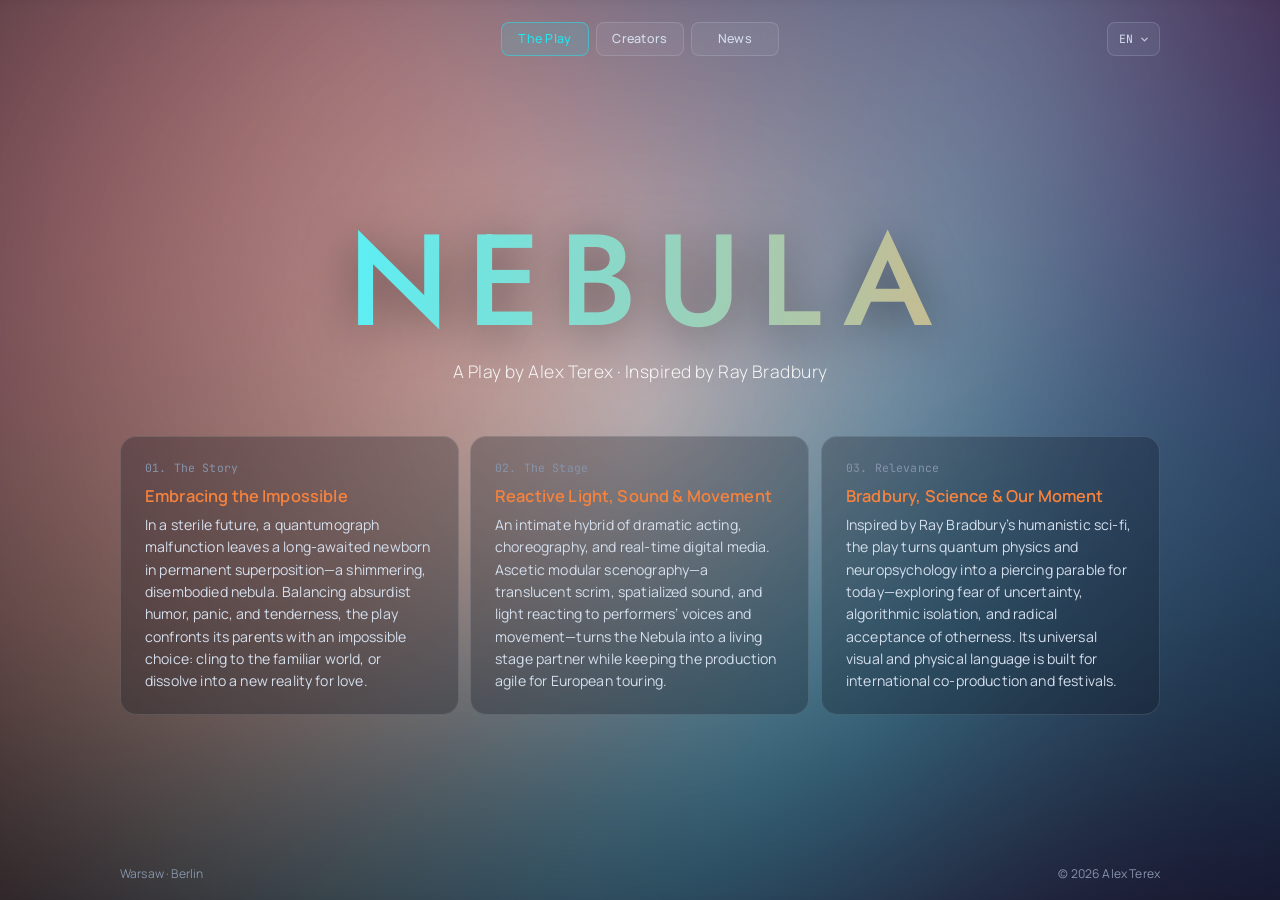
==== index.html @ 66160a44 "Update site files via Control Panel (1 changes)" ====
<!DOCTYPE html>
<html lang="en">
<head>
  <meta charset="UTF-8">
  <meta name="viewport" content="width=device-width, initial-scale=1.0">
  <title>NEBULA — A Metaphysical Sci-Fi Play by Alex Terex</title>
  <meta name="description" content="Inspired by Ray Bradbury. A metaphysical dramedy about two parents, a quantumograph malfunction, and a child born as a cloud of probability.">
  <link rel="icon" type="image/svg+xml" href="assets/images/favicon.svg?v=2">
  <link rel="canonical" href="https://nebula-play.github.io/">
  <meta property="og:type" content="website">
  <meta property="og:site_name" content="NEBULA">
  <meta property="og:url" content="https://nebula-play.github.io/">
  <meta property="og:title" content="NEBULA — A Metaphysical Sci-Fi Play by Alex Terex">
  <meta property="og:description" content="Inspired by Ray Bradbury. A metaphysical dramedy about two parents, a quantumograph malfunction, and a child born as a cloud of probability.">
  <meta property="og:image" content="https://nebula-play.github.io/assets/images/og-cover.png?v=6">
  <meta property="og:image:type" content="image/png">
  <meta property="og:image:width" content="1200">
  <meta property="og:image:height" content="630">
  <meta property="og:image:alt" content="NEBULA — A Sci-Fi Play by Alex Terex">
  <meta name="twitter:card" content="summary_large_image">
  <meta name="twitter:title" content="NEBULA — A Metaphysical Sci-Fi Play by Alex Terex">
  <meta name="twitter:description" content="Inspired by Ray Bradbury. A metaphysical dramedy about two parents, a quantumograph malfunction, and a child born as a cloud of probability.">
  <meta name="twitter:image" content="https://nebula-play.github.io/assets/images/og-cover.png?v=6">
  <meta name="color-scheme" content="dark">
  <meta name="referrer" content="strict-origin-when-cross-origin">
  <meta http-equiv="Content-Security-Policy" content="default-src 'self'; script-src 'self'; style-src 'self'; font-src 'self'; img-src 'self' https: data: blob:; media-src 'self' https: blob:; frame-src https://www.youtube.com https://www.youtube-nocookie.com https://player.vimeo.com; connect-src 'self'; base-uri 'self'; object-src 'none'; form-action 'none';">

  <link rel="stylesheet" href="css/style.css?v=1795860242946">
  <script src="js/boot.js?v=1795860242946"></script>
<script src="/_aistudio-iframe.js?v=29045eb3"></script></head>
<body>
  <div class="nebula-fallback" aria-hidden="true"></div>
  <canvas id="nebula-canvas" class="nebula-canvas" aria-hidden="true"></canvas>
  <div class="nebula-scrim" aria-hidden="true"></div>

  <div id="preview-banner" class="preview-banner" hidden>
    <span id="preview-banner-text">Local Draft Preview</span>
    <button type="button" id="preview-exit-btn" class="preview-exit-btn">Exit</button>
  </div>

  <div class="app-shell">
    <header class="site-header" id="site-header">
      <div class="header-inner">
        <nav class="site-nav" role="tablist" aria-label="Sections">
          <button type="button" class="nav-tab is-active" role="tab" aria-selected="true" data-view-target="overview" data-i18n="nav.overview">The Play</button>
          <button type="button" class="nav-tab" role="tab" aria-selected="false" data-view-target="creators" data-i18n="nav.creators">Creators</button>
          <button type="button" class="nav-tab" role="tab" aria-selected="false" data-view-target="showings" data-i18n="nav.showings">News</button>
        </nav>

        <div class="lang-dropdown" id="lang-dropdown">
          <button type="button" class="lang-toggle" id="lang-toggle" aria-haspopup="menu" aria-expanded="false" aria-label="Language">
            <span id="lang-current">EN</span>
            <svg class="lang-chevron" viewBox="0 0 12 12" aria-hidden="true" focusable="false">
              <path d="M3 4.5L6 7.5L9 4.5" fill="none" stroke="currentColor" stroke-width="1.5" stroke-linecap="round" stroke-linejoin="round"></path>
            </svg>
          </button>
          <div class="lang-menu" id="lang-menu" role="menu" hidden>
            <button type="button" class="lang-option is-active" role="menuitemradio" aria-checked="true" data-lang="en">EN</button>
            <button type="button" class="lang-option" role="menuitemradio" aria-checked="false" data-lang="ru">RU</button>
          </div>
        </div>
      </div>
    </header>

    <main class="stage-viewport">
      <!-- THE PLAY (OVERVIEW + 3 CARDS) -->
      <section class="stage-panel is-active" id="view-overview" role="tabpanel" aria-labelledby="hero-title">
        <div class="hero-stage">
          <div class="hero-lockup" id="hero-lockup">
            <h1 class="hero-title" id="hero-title">NEBULA</h1>
            <p class="hero-subtitle" id="hero-subtitle"></p>
          </div>
          <div class="about-grid" id="about-grid"></div>
        </div>
      </section>

      <!-- CREATORS -->
      <section class="stage-panel" id="view-creators" role="tabpanel" hidden>
        <div class="panel-inner">
          <div class="creators-list" id="creators-list"></div>
        </div>
      </section>

      <!-- SHOWINGS -->
      <section class="stage-panel" id="view-showings" role="tabpanel" hidden>
        <div class="panel-inner">
          <div class="showings-list" id="showings-list"></div>
        </div>
      </section>
    </main>

    <footer class="site-footer">
      <div class="footer-inner">
        <div class="footer-left" hidden>
          <a id="footer-email-link" class="footer-email" href="#" hidden></a>
          <span class="footer-sep" aria-hidden="true" hidden>·</span>
          <span class="footer-note" id="footer-note" hidden></span>
        </div>
        <div class="footer-right">
          <span class="footer-copy">© <span id="footer-year">2026</span> Alex Terex</span>
        </div>
      </div>
    </footer>
  </div>

  <div id="site-toast" class="site-toast" role="status" aria-live="polite"></div>

  <script src="js/nebula.js?v=1795860242946" defer></script>
  <script src="js/app.js?v=1795860242946" defer></script>
</body>
</html>
---- css/style.css ----
/* Self-Hosted SIL OFL 1.1 Fonts (zero third-party requests, GDPR clean) */
@font-face {
  font-family: "Jost";
  font-style: normal;
  font-weight: 500;
  font-display: swap;
  src: url("../assets/fonts/jost-cyrillic-500-normal.woff2") format("woff2");
  unicode-range: U+0301,U+0400-045F,U+0490-0491,U+04B0-04B1,U+2116;
}
@font-face {
  font-family: "Jost";
  font-style: normal;
  font-weight: 500;
  font-display: swap;
  src: url("../assets/fonts/jost-latin-ext-500-normal.woff2") format("woff2");
  unicode-range: U+0100-02BA,U+02BD-02C5,U+02C7-02CC,U+02CE-02D7,U+02DD-02FF,U+0304,U+0308,U+0329,U+1D00-1DBF,U+1E00-1E9F,U+1EF2-1EFF,U+2020,U+20A0-20AB,U+20AD-20C0,U+2113,U+2C60-2C7F,U+A720-A7FF;
}
@font-face {
  font-family: "Jost";
  font-style: normal;
  font-weight: 500;
  font-display: swap;
  src: url("../assets/fonts/jost-latin-500-normal.woff2") format("woff2");
  unicode-range: U+0000-00FF,U+0131,U+0152-0153,U+02BB-02BC,U+02C6,U+02DA,U+02DC,U+0304,U+0308,U+0329,U+2000-206F,U+20AC,U+2122,U+2191,U+2193,U+2212,U+2215,U+FEFF,U+FFFD;
}
@font-face {
  font-family: "Jost";
  font-style: normal;
  font-weight: 600;
  font-display: swap;
  src: url("../assets/fonts/jost-cyrillic-600-normal.woff2") format("woff2");
  unicode-range: U+0301,U+0400-045F,U+0490-0491,U+04B0-04B1,U+2116;
}
@font-face {
  font-family: "Jost";
  font-style: normal;
  font-weight: 600;
  font-display: swap;
  src: url("../assets/fonts/jost-latin-ext-600-normal.woff2") format("woff2");
  unicode-range: U+0100-02BA,U+02BD-02C5,U+02C7-02CC,U+02CE-02D7,U+02DD-02FF,U+0304,U+0308,U+0329,U+1D00-1DBF,U+1E00-1E9F,U+1EF2-1EFF,U+2020,U+20A0-20AB,U+20AD-20C0,U+2113,U+2C60-2C7F,U+A720-A7FF;
}
@font-face {
  font-family: "Jost";
  font-style: normal;
  font-weight: 600;
  font-display: swap;
  src: url("../assets/fonts/jost-latin-600-normal.woff2") format("woff2");
  unicode-range: U+0000-00FF,U+0131,U+0152-0153,U+02BB-02BC,U+02C6,U+02DA,U+02DC,U+0304,U+0308,U+0329,U+2000-206F,U+20AC,U+2122,U+2191,U+2193,U+2212,U+2215,U+FEFF,U+FFFD;
}

@font-face {
  font-family: "Manrope";
  font-style: normal;
  font-weight: 300;
  font-display: swap;
  src: url("../assets/fonts/manrope-cyrillic-300-normal.woff2") format("woff2");
  unicode-range: U+0301,U+0400-045F,U+0490-0491,U+04B0-04B1,U+2116;
}
@font-face {
  font-family: "Manrope";
  font-style: normal;
  font-weight: 300;
  font-display: swap;
  src: url("../assets/fonts/manrope-latin-ext-300-normal.woff2") format("woff2");
  unicode-range: U+0100-02BA,U+02BD-02C5,U+02C7-02CC,U+02CE-02D7,U+02DD-02FF,U+0304,U+0308,U+0329,U+1D00-1DBF,U+1E00-1E9F,U+1EF2-1EFF,U+2020,U+20A0-20AB,U+20AD-20C0,U+2113,U+2C60-2C7F,U+A720-A7FF;
}
@font-face {
  font-family: "Manrope";
  font-style: normal;
  font-weight: 300;
  font-display: swap;
  src: url("../assets/fonts/manrope-latin-300-normal.woff2") format("woff2");
  unicode-range: U+0000-00FF,U+0131,U+0152-0153,U+02BB-02BC,U+02C6,U+02DA,U+02DC,U+0304,U+0308,U+0329,U+2000-206F,U+20AC,U+2122,U+2191,U+2193,U+2212,U+2215,U+FEFF,U+FFFD;
}
@font-face {
  font-family: "Manrope";
  font-style: normal;
  font-weight: 400;
  font-display: swap;
  src: url("../assets/fonts/manrope-cyrillic-400-normal.woff2") format("woff2");
  unicode-range: U+0301,U+0400-045F,U+0490-0491,U+04B0-04B1,U+2116;
}
@font-face {
  font-family: "Manrope";
  font-style: normal;
  font-weight: 400;
  font-display: swap;
  src: url("../assets/fonts/manrope-latin-ext-400-normal.woff2") format("woff2");
  unicode-range: U+0100-02BA,U+02BD-02C5,U+02C7-02CC,U+02CE-02D7,U+02DD-02FF,U+0304,U+0308,U+0329,U+1D00-1DBF,U+1E00-1E9F,U+1EF2-1EFF,U+2020,U+20A0-20AB,U+20AD-20C0,U+2113,U+2C60-2C7F,U+A720-A7FF;
}
@font-face {
  font-family: "Manrope";
  font-style: normal;
  font-weight: 400;
  font-display: swap;
  src: url("../assets/fonts/manrope-latin-400-normal.woff2") format("woff2");
  unicode-range: U+0000-00FF,U+0131,U+0152-0153,U+02BB-02BC,U+02C6,U+02DA,U+02DC,U+0304,U+0308,U+0329,U+2000-206F,U+20AC,U+2122,U+2191,U+2193,U+2212,U+2215,U+FEFF,U+FFFD;
}
@font-face {
  font-family: "Manrope";
  font-style: normal;
  font-weight: 500;
  font-display: swap;
  src: url("../assets/fonts/manrope-cyrillic-500-normal.woff2") format("woff2");
  unicode-range: U+0301,U+0400-045F,U+0490-0491,U+04B0-04B1,U+2116;
}
@font-face {
  font-family: "Manrope";
  font-style: normal;
  font-weight: 500;
  font-display: swap;
  src: url("../assets/fonts/manrope-latin-ext-500-normal.woff2") format("woff2");
  unicode-range: U+0100-02BA,U+02BD-02C5,U+02C7-02CC,U+02CE-02D7,U+02DD-02FF,U+0304,U+0308,U+0329,U+1D00-1DBF,U+1E00-1E9F,U+1EF2-1EFF,U+2020,U+20A0-20AB,U+20AD-20C0,U+2113,U+2C60-2C7F,U+A720-A7FF;
}
@font-face {
  font-family: "Manrope";
  font-style: normal;
  font-weight: 500;
  font-display: swap;
  src: url("../assets/fonts/manrope-latin-500-normal.woff2") format("woff2");
  unicode-range: U+0000-00FF,U+0131,U+0152-0153,U+02BB-02BC,U+02C6,U+02DA,U+02DC,U+0304,U+0308,U+0329,U+2000-206F,U+20AC,U+2122,U+2191,U+2193,U+2212,U+2215,U+FEFF,U+FFFD;
}
@font-face {
  font-family: "Manrope";
  font-style: normal;
  font-weight: 600;
  font-display: swap;
  src: url("../assets/fonts/manrope-cyrillic-600-normal.woff2") format("woff2");
  unicode-range: U+0301,U+0400-045F,U+0490-0491,U+04B0-04B1,U+2116;
}
@font-face {
  font-family: "Manrope";
  font-style: normal;
  font-weight: 600;
  font-display: swap;
  src: url("../assets/fonts/manrope-latin-ext-600-normal.woff2") format("woff2");
  unicode-range: U+0100-02BA,U+02BD-02C5,U+02C7-02CC,U+02CE-02D7,U+02DD-02FF,U+0304,U+0308,U+0329,U+1D00-1DBF,U+1E00-1E9F,U+1EF2-1EFF,U+2020,U+20A0-20AB,U+20AD-20C0,U+2113,U+2C60-2C7F,U+A720-A7FF;
}
@font-face {
  font-family: "Manrope";
  font-style: normal;
  font-weight: 600;
  font-display: swap;
  src: url("../assets/fonts/manrope-latin-600-normal.woff2") format("woff2");
  unicode-range: U+0000-00FF,U+0131,U+0152-0153,U+02BB-02BC,U+02C6,U+02DA,U+02DC,U+0304,U+0308,U+0329,U+2000-206F,U+20AC,U+2122,U+2191,U+2193,U+2212,U+2215,U+FEFF,U+FFFD;
}

@font-face {
  font-family: "JetBrains Mono";
  font-style: normal;
  font-weight: 400;
  font-display: swap;
  src: url("../assets/fonts/jetbrains-mono-cyrillic-400-normal.woff2") format("woff2");
  unicode-range: U+0301,U+0400-045F,U+0490-0491,U+04B0-04B1,U+2116;
}
@font-face {
  font-family: "JetBrains Mono";
  font-style: normal;
  font-weight: 400;
  font-display: swap;
  src: url("../assets/fonts/jetbrains-mono-latin-ext-400-normal.woff2") format("woff2");
  unicode-range: U+0100-02BA,U+02BD-02C5,U+02C7-02CC,U+02CE-02D7,U+02DD-02FF,U+0304,U+0308,U+0329,U+1D00-1DBF,U+1E00-1E9F,U+1EF2-1EFF,U+2020,U+20A0-20AB,U+20AD-20C0,U+2113,U+2C60-2C7F,U+A720-A7FF;
}
@font-face {
  font-family: "JetBrains Mono";
  font-style: normal;
  font-weight: 400;
  font-display: swap;
  src: url("../assets/fonts/jetbrains-mono-latin-400-normal.woff2") format("woff2");
  unicode-range: U+0000-00FF,U+0131,U+0152-0153,U+02BB-02BC,U+02C6,U+02DA,U+02DC,U+0304,U+0308,U+0329,U+2000-206F,U+20AC,U+2122,U+2191,U+2193,U+2212,U+2215,U+FEFF,U+FFFD;
}
@font-face {
  font-family: "JetBrains Mono";
  font-style: normal;
  font-weight: 500;
  font-display: swap;
  src: url("../assets/fonts/jetbrains-mono-cyrillic-500-normal.woff2") format("woff2");
  unicode-range: U+0301,U+0400-045F,U+0490-0491,U+04B0-04B1,U+2116;
}
@font-face {
  font-family: "JetBrains Mono";
  font-style: normal;
  font-weight: 500;
  font-display: swap;
  src: url("../assets/fonts/jetbrains-mono-latin-ext-500-normal.woff2") format("woff2");
  unicode-range: U+0100-02BA,U+02BD-02C5,U+02C7-02CC,U+02CE-02D7,U+02DD-02FF,U+0304,U+0308,U+0329,U+1D00-1DBF,U+1E00-1E9F,U+1EF2-1EFF,U+2020,U+20A0-20AB,U+20AD-20C0,U+2113,U+2C60-2C7F,U+A720-A7FF;
}
@font-face {
  font-family: "JetBrains Mono";
  font-style: normal;
  font-weight: 500;
  font-display: swap;
  src: url("../assets/fonts/jetbrains-mono-latin-500-normal.woff2") format("woff2");
  unicode-range: U+0000-00FF,U+0131,U+0152-0153,U+02BB-02BC,U+02C6,U+02DA,U+02DC,U+0304,U+0308,U+0329,U+2000-206F,U+20AC,U+2122,U+2191,U+2193,U+2212,U+2215,U+FEFF,U+FFFD;
}

:root {
  --bg-space: #04050a;
  --surface-glass: rgba(12, 16, 28, 0.28);
  --border-hairline: rgba(220, 236, 255, 0.14);
  --border-strong: rgba(40, 224, 234, 0.36);

  --text-primary: #f3f6fb;
  --text-secondary: #d4deec;
  --text-muted: #8693aa;

  --accent-cyan: #24e4ee;
  --accent-amber: #f5823d;

  --btn-bg: rgba(220, 236, 255, 0.08);
  --btn-bg-hover: rgba(36, 228, 238, 0.16);
  --btn-bg-active: rgba(36, 228, 238, 0.14);
  --btn-border: rgba(220, 236, 255, 0.22);
  --btn-border-hover: rgba(36, 228, 238, 0.56);
  --btn-border-active: rgba(36, 228, 238, 0.52);
  --btn-muted-bg: rgba(220, 236, 255, 0.06);
  --btn-muted-border: rgba(220, 236, 255, 0.16);

  --font-display: "Jost", system-ui, -apple-system, sans-serif;
  --font-body: "Manrope", system-ui, -apple-system, sans-serif;
  --font-mono: "JetBrains Mono", ui-monospace, SFMono-Regular, monospace;

  --radius-lg: 16px;
  --radius-md: 12px;
  --radius-sm: 8px;

  --container-max: 1040px;
  --ease-out: cubic-bezier(0.16, 1, 0.3, 1);
}

*,
*::before,
*::after {
  box-sizing: border-box;
}

html,
body {
  height: 100%;
  margin: 0;
  padding: 0;
  background-color: var(--bg-space);
  color: var(--text-primary);
  font-family: var(--font-body);
  font-size: 15.5px;
  line-height: 1.55;
  letter-spacing: 0.01em;
  -webkit-font-smoothing: antialiased;
  overflow: hidden;
}

img {
  max-width: 100%;
  display: block;
}

a {
  color: inherit;
}

button {
  font: inherit;
  color: inherit;
  touch-action: manipulation;
}

:focus-visible {
  outline: 2px solid var(--accent-cyan);
  outline-offset: 2px;
}

/* Fallback CSS backdrop */
.nebula-fallback {
  position: fixed;
  inset: 0;
  z-index: 0;
  pointer-events: none;
  background:
    radial-gradient(circle at 24% 34%, rgba(244, 104, 37, 0.32) 0%, transparent 48%),
    radial-gradient(circle at 76% 38%, rgba(34, 230, 240, 0.3) 0%, transparent 50%),
    radial-gradient(circle at 64% 76%, rgba(138, 63, 252, 0.3) 0%, transparent 52%),
    radial-gradient(circle at 30% 74%, rgba(232, 59, 140, 0.24) 0%, transparent 50%),
    var(--bg-space);
}

/* Low-res WebGL upscaled with smooth CSS blur */
.nebula-canvas {
  position: fixed;
  inset: 0;
  width: 100%;
  height: 100%;
  z-index: 1;
  pointer-events: none;
  display: block;
  filter: blur(14px) saturate(1.24);
  transform: scale(1.06);
  transform-origin: center;
}

.nebula-scrim {
  position: fixed;
  inset: 0;
  z-index: 3;
  pointer-events: none;
  background: radial-gradient(circle at 50% 45%, rgba(4, 5, 10, 0.1) 0%, rgba(4, 5, 10, 0.5) 100%);
}

/* Single-Viewport App Shell */
html.app-booting .app-shell {
  opacity: 0;
  pointer-events: none;
}

html.app-boot-initial .stage-panel {
  animation: none;
}

.app-shell {
  position: relative;
  z-index: 4;
  height: 100dvh;
  width: 100%;
  display: flex;
  flex-direction: column;
  overflow: hidden;
  opacity: 1;
  transition: opacity 220ms var(--ease-out);
}

/* Header: centered standalone buttons, no shared bar or wrapper background */
.site-header {
  flex: 0 0 auto;
  padding: 20px 24px 10px;
}

.header-inner {
  position: relative;
  max-width: var(--container-max);
  margin: 0 auto;
  min-height: 38px;
  display: flex;
  align-items: center;
  justify-content: center;
  gap: 12px;
}

.site-nav {
  display: inline-grid;
  grid-auto-flow: column;
  grid-auto-columns: minmax(88px, 1fr);
  align-items: stretch;
  gap: 7px;
}

.nav-tab {
  display: inline-flex;
  align-items: center;
  justify-content: center;
  text-align: center;
  height: 34px;
  border: 1px solid var(--btn-muted-border);
  background: var(--btn-muted-bg);
  color: var(--text-secondary);
  font-size: 0.81rem;
  font-weight: 500;
  line-height: 1;
  letter-spacing: 0.02em;
  padding: 0 12px;
  border-radius: var(--radius-sm);
  backdrop-filter: blur(10px);
  -webkit-backdrop-filter: blur(10px);
  white-space: nowrap;
  cursor: pointer;
  transition: color 160ms var(--ease-out), background-color 160ms var(--ease-out), border-color 160ms var(--ease-out), transform 160ms var(--ease-out);
}

.nav-tab:hover {
  color: #ffffff;
  background: var(--btn-bg-hover);
  border-color: var(--btn-border-hover);
}

.nav-tab:active {
  transform: translateY(1px);
}

.nav-tab.is-active {
  color: var(--accent-cyan);
  background: var(--btn-bg-active);
  border-color: var(--btn-border-active);
}

.lang-dropdown {
  position: absolute;
  right: 0;
  flex-shrink: 0;
  z-index: 30;
}

.lang-toggle {
  display: inline-flex;
  align-items: center;
  justify-content: center;
  gap: 5px;
  height: 34px;
  border: 1px solid var(--btn-muted-border);
  background: var(--btn-muted-bg);
  color: var(--text-secondary);
  font-family: var(--font-mono);
  font-size: 0.74rem;
  font-weight: 400;
  line-height: 1;
  letter-spacing: 0.06em;
  padding: 0 9px 0 11px;
  border-radius: var(--radius-sm);
  box-shadow: none;
  cursor: pointer;
  white-space: nowrap;
  transition: color 160ms var(--ease-out), background-color 160ms var(--ease-out), border-color 160ms var(--ease-out), transform 160ms var(--ease-out);
}

.lang-toggle:hover,
.lang-dropdown.is-open .lang-toggle {
  color: #ffffff;
  background: var(--btn-bg-hover);
  border-color: var(--btn-border-hover);
}

.lang-toggle:active {
  transform: translateY(1px);
}

.lang-chevron {
  width: 11px;
  height: 11px;
  opacity: 0.8;
  transition: transform 160ms var(--ease-out);
}

.lang-dropdown.is-open .lang-chevron {
  transform: rotate(180deg);
}

.lang-menu {
  position: absolute;
  top: calc(100% + 6px);
  right: 0;
  min-width: 100%;
  padding: 4px;
  border-radius: var(--radius-sm);
  background: var(--btn-muted-bg);
  border: 1px solid var(--btn-muted-border);
  box-shadow: none;
  display: flex;
  flex-direction: column;
  gap: 2px;
}

.lang-menu[hidden] {
  display: none;
}

.lang-option {
  display: flex;
  align-items: center;
  justify-content: center;
  width: 100%;
  height: 30px;
  padding: 0 10px;
  border: none;
  border-radius: 6px;
  background: transparent;
  color: var(--text-secondary);
  font-family: var(--font-mono);
  font-size: 0.74rem;
  font-weight: 400;
  line-height: 1;
  letter-spacing: 0.06em;
  cursor: pointer;
  white-space: nowrap;
  transition: color 140ms var(--ease-out), background-color 140ms var(--ease-out);
}

.lang-option:hover {
  color: #ffffff;
  background: rgba(220, 236, 255, 0.1);
}

.lang-option.is-active {
  color: var(--accent-cyan);
  background: rgba(36, 228, 238, 0.12);
}

/* Main Stage Viewport */
.stage-viewport {
  flex: 1 1 auto;
  min-height: 0;
  display: flex;
  align-items: center;
  justify-content: center;
  padding: 30px 24px 20px;
  overflow-y: auto;
  scrollbar-width: none;
}

.stage-viewport::-webkit-scrollbar {
  display: none;
}

.stage-panel {
  width: 100%;
  max-width: var(--container-max);
  margin: auto;
  animation: panelReveal 220ms var(--ease-out) both;
}

.stage-panel[hidden] {
  display: none;
}

@keyframes panelReveal {
  from {
    opacity: 0;
    transform: translateY(6px);
  }
  to {
    opacity: 1;
    transform: translateY(0);
  }
}

.panel-inner {
  width: 100%;
}

/* Hero / Overview */
.hero-stage {
  display: flex;
  flex-direction: column;
  align-items: center;
  text-align: center;
  padding: 12px 0;
}

.hero-lockup {
  display: inline-flex;
  flex-direction: column;
  align-items: center;
  max-width: 100%;
}

.hero-title {
  margin: 0;
  max-width: 100%;
  white-space: nowrap;
  font-family: var(--font-display);
  font-size: clamp(3.46rem, 10.9vw, 8.35rem);
  font-weight: 500;
  line-height: 1;
  letter-spacing: 0.14em;
  padding-left: 0.14em;
  background: linear-gradient(
    90deg,
    #59f0f7 0%,
    #ffa05c 25%,
    #ff75b5 50%,
    #b78cff 75%,
    #59f0f7 100%
  );
  background-size: 600% 100%;
  background-position: 0% 50%;
  -webkit-background-clip: text;
  background-clip: text;
  color: transparent;
  filter: drop-shadow(0 6px 24px rgba(4, 5, 10, 0.5)) blur(0px);
  animation: titleColorFlow 18s ease-in-out infinite, titleBlurPulse 39s ease-in-out infinite;
  user-select: none;
  -webkit-user-select: none;
}

@keyframes titleBlurPulse {
  0%, 34%, 40%, 76%, 84%, 100% {
    filter: drop-shadow(0 6px 28px rgba(4, 5, 10, 0.55)) blur(0px);
    opacity: 1;
  }
  37% {
    filter: drop-shadow(0 6px 28px rgba(4, 5, 10, 0.55)) blur(3.2px);
    opacity: 0.86;
  }
  79% {
    filter: drop-shadow(0 6px 28px rgba(4, 5, 10, 0.55)) blur(2px);
    opacity: 0.92;
  }
  81% {
    filter: drop-shadow(0 6px 28px rgba(4, 5, 10, 0.55)) blur(4px);
    opacity: 0.82;
  }
}

@keyframes titleColorFlow {
  0% {
    background-position: 0% 50%;
  }
  50% {
    background-position: 100% 50%;
  }
  100% {
    background-position: 0% 50%;
  }
}

.hero-subtitle {
  margin: 14px 0 0;
  max-width: 100%;
  font-size: clamp(0.94rem, 3.8vw, 1.12rem);
  font-weight: 300;
  line-height: 1.44;
  color: rgba(255, 255, 255, 0.92);
  letter-spacing: 0.025em;
  padding-left: 0.025em;
  text-wrap: balance;
}

:lang(ru) .hero-title {
  font-size: clamp(2.35rem, 8.6vw, 7.2rem);
}

/* Glass Surface */
.glass-surface {
  background: var(--surface-glass);
  border: 1px solid var(--border-hairline);
  border-radius: var(--radius-lg);
  backdrop-filter: blur(18px) saturate(1.15);
  -webkit-backdrop-filter: blur(18px) saturate(1.15);
}

.inline-card-link {
  color: #8df5fa;
  text-decoration: none;
  background: rgba(36, 228, 238, 0.15);
  border-radius: 4px;
  padding: 1px 5px;
  -webkit-box-decoration-break: clone;
  box-decoration-break: clone;
  transition: color 160ms var(--ease-out), background-color 160ms var(--ease-out);
}

.inline-card-link:hover {
  color: #4de9f2;
  background: rgba(4, 6, 12, 0.36);
}

/* Play Cards (3 horizontal cards under hero title) */
.about-grid {
  width: 100%;
  margin-top: 52px;
  display: grid;
  grid-template-columns: repeat(auto-fit, minmax(250px, 1fr));
  gap: 11px;
  text-align: left;
}

.about-card {
  padding: 22px 24px;
  display: flex;
  flex-direction: column;
  gap: 8px;
  contain: layout style;
}

.card-kicker {
  margin: 0;
  font-family: var(--font-mono);
  font-size: 0.74rem;
  color: var(--text-muted);
}

.about-card-title {
  margin: 0;
  font-size: 1.06rem;
  font-weight: 600;
  line-height: 1.3;
  color: var(--accent-amber);
}

.about-card-text {
  margin: 0;
  font-size: 0.91rem;
  line-height: 1.58;
  color: var(--text-secondary);
}

/* Creators (2 side-by-side cards by default) */
.creators-list {
  display: grid;
  grid-template-columns: repeat(2, minmax(0, 1fr));
  gap: 12px;
  align-items: stretch;
}

.creators-list.is-single {
  grid-template-columns: 1fr;
}

.creator-card {
  padding: 24px 24px 16px;
  display: flex;
  flex-direction: column;
  gap: 16px;
  contain: layout style;
}

.creator-top {
  display: flex;
  align-items: center;
  gap: 18px;
}

.creator-media {
  width: 84px;
  height: 84px;
  flex-shrink: 0;
  border-radius: var(--radius-md);
  overflow: hidden;
  border: 1px solid var(--border-hairline);
  background: radial-gradient(circle at 35% 30%, rgba(242, 107, 41, 0.22), rgba(40, 224, 234, 0.16) 60%, rgba(12, 16, 28, 0.94));
  display: flex;
  align-items: center;
  justify-content: center;
}

.creator-media img {
  width: 100%;
  height: 100%;
  object-fit: cover;
}

.creator-monogram {
  font-family: var(--font-display);
  font-size: 1.25rem;
  font-weight: 600;
  letter-spacing: 0.08em;
  color: rgba(240, 248, 255, 0.82);
}

.creator-head {
  min-width: 0;
}

.creator-role {
  margin: 0 0 4px;
  font-family: var(--font-mono);
  font-size: 0.74rem;
  color: var(--text-muted);
}

.creator-name {
  margin: 0;
  font-size: 1.15rem;
  font-weight: 600;
  line-height: 1.28;
  color: var(--accent-amber);
}

.creator-bio {
  margin: 0;
  font-size: 0.91rem;
  line-height: 1.6;
  color: var(--text-secondary);
}

.creator-foot {
  margin-top: auto;
  padding-top: 4px;
  display: flex;
  flex-wrap: wrap;
  align-items: center;
  justify-content: flex-end;
  gap: 8px;
}

.creator-social-link {
  display: inline-flex;
  align-items: center;
  justify-content: center;
  width: 34px;
  height: 34px;
  padding: 0;
  border: 1px solid var(--btn-muted-border);
  border-radius: var(--radius-sm);
  background: var(--btn-muted-bg);
  box-shadow: none;
  filter: none;
  backdrop-filter: none;
  -webkit-backdrop-filter: none;
  color: var(--text-secondary);
  text-decoration: none;
  cursor: pointer;
  touch-action: manipulation;
  transition: color 160ms var(--ease-out), background-color 160ms var(--ease-out), border-color 160ms var(--ease-out), transform 160ms var(--ease-out);
}

.creator-social-link:hover {
  color: #ffffff;
  background: var(--btn-bg-hover);
  border-color: var(--btn-border-hover);
  box-shadow: none;
  filter: none;
}

.creator-social-link:active {
  transform: translateY(1px);
}

.creator-social-link svg {
  width: 17px;
  height: 17px;
  display: block;
  flex-shrink: 0;
}

/* News & Updates (2 wide cards per row matching Creators) */
.showings-list {
  display: grid;
  grid-template-columns: repeat(2, minmax(0, 1fr));
  gap: 12px;
  align-items: start;
  width: 100%;
}

.showings-list.is-single {
  grid-template-columns: minmax(0, 514px);
  justify-content: center;
}

.showing-card {
  padding: 24px;
  display: flex;
  flex-direction: column;
  justify-content: flex-start;
  gap: 14px;
  min-width: 0;
  contain: layout style;
}

.showing-when {
  display: flex;
  flex-wrap: wrap;
  align-items: baseline;
  justify-content: space-between;
  gap: 4px 10px;
}

.showing-date {
  font-family: var(--font-mono);
  font-size: 0.8rem;
  font-weight: 500;
  font-variant-numeric: tabular-nums;
  color: var(--text-primary);
}

.showing-place {
  font-family: var(--font-mono);
  font-size: 0.76rem;
  color: var(--text-muted);
}

.showing-main {
  display: flex;
  flex-direction: column;
  gap: 8px;
  min-width: 0;
  margin: 0;
}

.showing-title {
  margin: 0;
  font-size: 1.15rem;
  font-weight: 600;
  line-height: 1.28;
  color: var(--accent-amber);
  overflow-wrap: break-word;
}

.showing-desc {
  margin: 0;
  font-size: 0.91rem;
  line-height: 1.6;
  color: var(--text-secondary);
  overflow-wrap: break-word;
}

.showing-media-stack {
  display: flex;
  flex-direction: column;
  gap: 10px;
  width: 100%;
  margin-top: 2px;
}

.showing-media {
  width: 100%;
  border-radius: var(--radius-md);
  overflow: hidden;
  border: 1px solid var(--border-hairline);
  background: rgba(4, 6, 12, 0.55);
  box-shadow: none;
}

.showing-media--video {
  aspect-ratio: 16 / 9;
  background: rgba(4, 6, 12, 0.78);
}

.showing-media--video iframe,
.showing-media--video video {
  width: 100%;
  height: 100%;
  display: block;
  border: 0;
}

.showing-media--video video {
  object-fit: contain;
}

.showing-media--photo img {
  width: 100%;
  height: auto;
  max-height: 280px;
  object-fit: cover;
  display: block;
}

.showing-media--photo.is-linked {
  transition: border-color 160ms var(--ease-out);
}

.showing-media--photo.is-linked:hover {
  border-color: var(--btn-border-hover);
}

.showing-photo-link {
  display: block;
  width: 100%;
  cursor: pointer;
  touch-action: manipulation;
  text-decoration: none;
}

.showing-photo-link img {
  transition: opacity 160ms var(--ease-out);
}

.showing-photo-link:hover img {
  opacity: 0.9;
}

.empty-state {
  grid-column: 1 / -1;
  padding: 24px;
  text-align: center;
  color: var(--text-muted);
}

/* Quiet Footer with Single Contact Email */
.site-footer {
  flex: 0 0 auto;
  padding: 8px 24px 16px;
}

.footer-inner {
  max-width: var(--container-max);
  margin: 0 auto;
  padding-top: 4px;
  display: flex;
  flex-wrap: wrap;
  align-items: center;
  justify-content: space-between;
  gap: 10px;
  font-size: 0.78rem;
  color: var(--text-muted);
}

.footer-left,
.footer-right {
  display: flex;
  align-items: center;
  gap: 8px;
}

.footer-right {
  margin-left: auto;
}

.footer-left[hidden],
.footer-email[hidden],
.footer-sep[hidden],
.footer-note[hidden] {
  display: none;
}

.footer-email {
  color: var(--accent-cyan);
  text-decoration: none;
  transition: color 160ms var(--ease-out);
}

.footer-email:hover {
  color: #ffffff;
}

.footer-copy {
  user-select: none;
}

/* Preview Banner & Toast */
.preview-banner {
  position: fixed;
  bottom: 48px;
  left: 50%;
  transform: translateX(-50%);
  z-index: 100;
  display: inline-flex;
  align-items: center;
  gap: 12px;
  padding: 7px 14px;
  background: rgba(16, 20, 30, 0.94);
  border: 1px solid var(--accent-amber);
  border-radius: var(--radius-sm);
  font-family: var(--font-mono);
  font-size: 0.75rem;
}

.preview-banner[hidden] {
  display: none;
}

.preview-exit-btn {
  background: var(--btn-bg);
  border: 1px solid var(--btn-border);
  color: var(--accent-cyan);
  font-size: 0.75rem;
  font-weight: 600;
  padding: 4px 10px;
  border-radius: var(--radius-sm);
  cursor: pointer;
  transition: color 160ms var(--ease-out), background-color 160ms var(--ease-out), border-color 160ms var(--ease-out), transform 160ms var(--ease-out);
}

.preview-exit-btn:hover {
  background: var(--btn-bg-hover);
  border-color: var(--btn-border-hover);
  color: #ffffff;
}

.preview-exit-btn:active {
  transform: translateY(1px);
}

.site-toast {
  position: fixed;
  bottom: 52px;
  right: 24px;
  z-index: 90;
  padding: 9px 15px;
  border-radius: var(--radius-sm);
  background: rgba(12, 18, 28, 0.92);
  border: 1px solid var(--border-strong);
  font-size: 0.82rem;
  opacity: 0;
  pointer-events: none;
  transform: translateY(6px);
  transition: opacity 160ms var(--ease-out), transform 160ms var(--ease-out);
}

.site-toast.is-visible {
  opacity: 1;
  transform: translateY(0);
}

.nebula-tooltip {
  position: fixed;
  left: 0;
  top: 0;
  z-index: 320;
  pointer-events: none;
  max-width: min(260px, calc(100vw - 24px));
  padding: 5px 10px;
  border: none;
  border-radius: var(--radius-sm);
  background: rgba(12, 16, 28, 0.94);
  backdrop-filter: none;
  -webkit-backdrop-filter: none;
  box-shadow: none;
  color: rgba(236, 244, 252, 0.9);
  font-family: var(--font-body);
  font-size: 0.74rem;
  font-weight: 300;
  line-height: 1.35;
  letter-spacing: 0.015em;
  text-align: center;
  white-space: nowrap;
  opacity: 0;
  transform: translate3d(0, 4px, 0);
  transition: opacity 130ms var(--ease-out), transform 130ms var(--ease-out);
}

.nebula-tooltip.is-below {
  transform: translate3d(0, -4px, 0);
}

.nebula-tooltip.is-visible {
  opacity: 1;
  transform: translate3d(0, 0, 0);
}

/* Responsive */
@media (max-width: 820px) {
  .site-header {
    padding: 12px 14px 4px;
  }

  .header-inner {
    flex-wrap: nowrap;
    justify-content: space-between;
    gap: 8px;
  }

  .site-nav {
    flex: 1 1 auto;
    min-width: 0;
    max-width: 440px;
    grid-auto-columns: minmax(0, 1fr);
    gap: 5px;
  }

  .lang-dropdown {
    position: relative;
    right: auto;
  }

  .lang-toggle {
    height: 35px;
    padding: 0 9px 0 10px;
    font-size: 0.74rem;
  }

  .lang-option {
    height: 34px;
    min-width: 54px;
    font-size: 0.75rem;
  }

  .nav-tab {
    height: 35px;
    padding: 0 8px;
    font-size: 0.77rem;
  }

  .nebula-canvas {
    filter: blur(10px) saturate(1.22);
  }

  .glass-surface {
    backdrop-filter: blur(12px) saturate(1.12);
    -webkit-backdrop-filter: blur(12px) saturate(1.12);
  }

  .hero-title {
    font-size: clamp(5rem, 19.3vw, 8.25rem);
    letter-spacing: 0.04em;
    padding-left: 0.04em;
  }

  :lang(ru) .hero-title {
    font-size: clamp(3.45rem, 13.8vw, 6.65rem);
    letter-spacing: 0.02em;
    padding-left: 0.02em;
  }

  .stage-viewport {
    padding: 20px 14px 20px;
    align-items: flex-start;
    -webkit-overflow-scrolling: touch;
  }

  .about-grid {
    margin-top: 32px;
  }

  .about-grid,
  .creators-list,
  .showings-list,
  .showings-list.is-single {
    grid-template-columns: 1fr;
  }

  .about-card {
    padding: 18px;
  }

  .creator-card {
    padding: 18px 18px 12px;
  }

  .creator-media {
    width: 68px;
    height: 68px;
  }

  .creator-foot {
    gap: 8px;
  }

  .creator-social-link {
    width: 38px;
    height: 38px;
  }

  .creator-social-link svg {
    width: 19px;
    height: 19px;
  }

  .showing-card {
    padding: 18px;
  }

  .footer-inner {
    justify-content: center;
    text-align: center;
    gap: 6px 14px;
  }

  .footer-right {
    margin-left: 0;
  }

  .footer-email {
    display: inline-flex;
    align-items: center;
    min-height: 36px;
    padding: 4px 2px;
  }

  .footer-email[hidden] {
    display: none;
  }

  .site-footer {
    padding: 8px 14px 12px;
  }

  .site-toast {
    left: 14px;
    right: 14px;
    bottom: 58px;
    text-align: center;
  }
}

@media (max-width: 440px) {
  .header-inner {
    gap: 6px;
  }

  .site-nav {
    gap: 4px;
  }

  .nav-tab {
    height: 35px;
    font-size: 0.74rem;
    padding: 0 5px;
  }

  .lang-toggle {
    height: 35px;
    font-size: 0.72rem;
    padding: 0 8px 0 9px;
  }

  .hero-title {
    font-size: clamp(4.7rem, 22.4vw, 6.9rem);
    letter-spacing: 0.03em;
    padding-left: 0.03em;
  }

  :lang(ru) .hero-title {
    font-size: clamp(3.15rem, 13.8vw, 5.05rem);
    letter-spacing: 0.015em;
    padding-left: 0.015em;
  }
}

@media (prefers-reduced-motion: reduce) {
  *,
  *::before,
  *::after {
    animation-duration: 0.01ms !important;
    transition-duration: 0.01ms !important;
  }
}
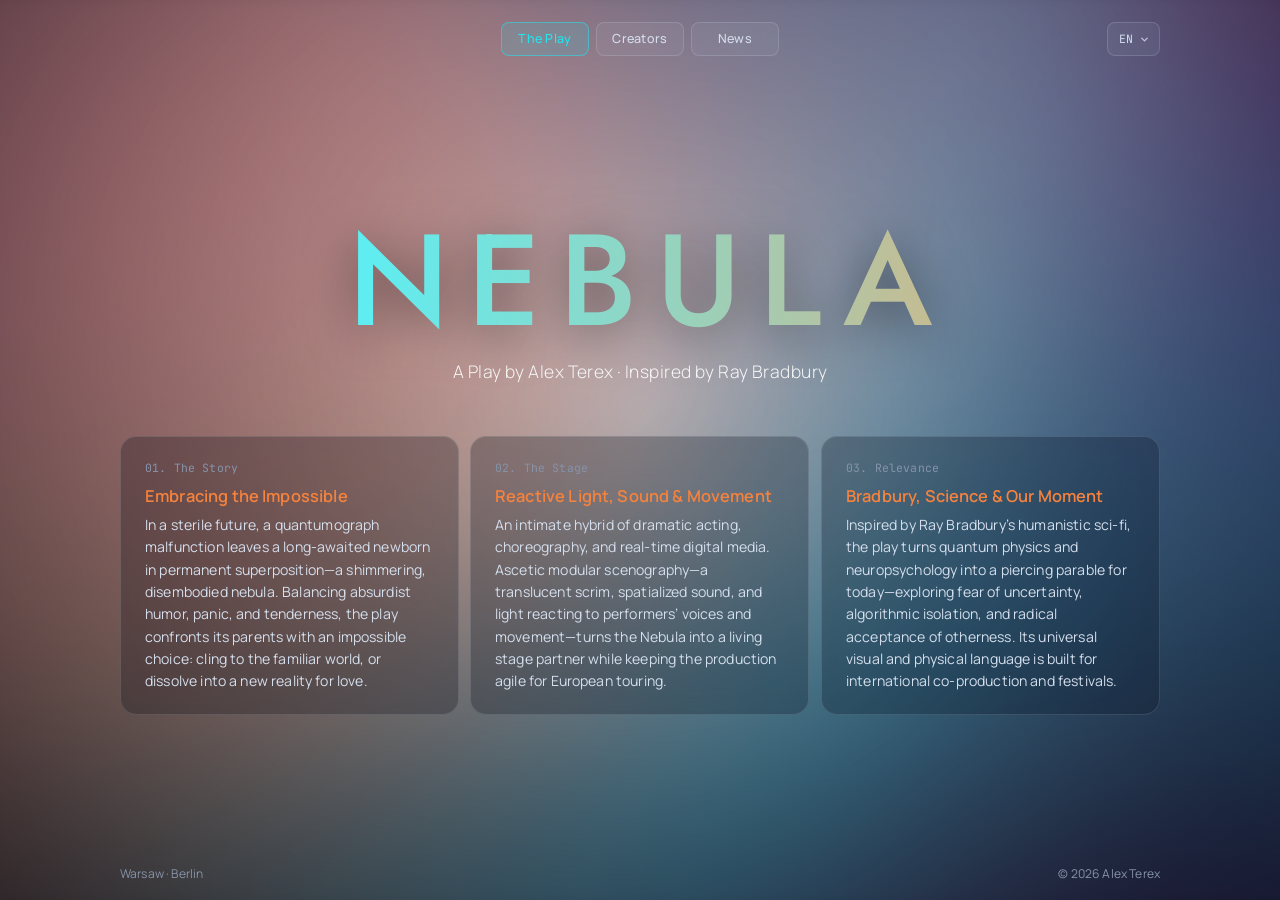
==== commit 3de4d7e3: "Update site files via Control Panel (3 changes)" ====
--- a/index.html
+++ b/index.html
@@ -25,8 +25,8 @@
   <meta name="referrer" content="strict-origin-when-cross-origin">
   <meta http-equiv="Content-Security-Policy" content="default-src 'self'; script-src 'self'; style-src 'self'; font-src 'self'; img-src 'self' https: data: blob:; media-src 'self' https: blob:; frame-src https://www.youtube.com https://www.youtube-nocookie.com https://player.vimeo.com; connect-src 'self'; base-uri 'self'; object-src 'none'; form-action 'none';">
 
-  <link rel="stylesheet" href="css/style.css?v=1795860242946">
-  <script src="js/boot.js?v=1795860242946"></script>
+  <link rel="stylesheet" href="css/style.css?v=1795860538549">
+  <script src="js/boot.js?v=1795860538549"></script>
 <script src="/_aistudio-iframe.js?v=29045eb3"></script></head>
 <body>
   <div class="nebula-fallback" aria-hidden="true"></div>
@@ -105,7 +105,7 @@
 
   <div id="site-toast" class="site-toast" role="status" aria-live="polite"></div>
 
-  <script src="js/nebula.js?v=1795860242946" defer></script>
-  <script src="js/app.js?v=1795860242946" defer></script>
+  <script src="js/nebula.js?v=1795860538549" defer></script>
+  <script src="js/app.js?v=1795860538549" defer></script>
 </body>
 </html>
--- a/css/style.css
+++ b/css/style.css
@@ -3,7 +3,7 @@
   font-family: "Jost";
   font-style: normal;
   font-weight: 500;
-  font-display: swap;
+  font-display: block;
   src: url("../assets/fonts/jost-cyrillic-500-normal.woff2") format("woff2");
   unicode-range: U+0301,U+0400-045F,U+0490-0491,U+04B0-04B1,U+2116;
 }
@@ -11,7 +11,7 @@
   font-family: "Jost";
   font-style: normal;
   font-weight: 500;
-  font-display: swap;
+  font-display: block;
   src: url("../assets/fonts/jost-latin-ext-500-normal.woff2") format("woff2");
   unicode-range: U+0100-02BA,U+02BD-02C5,U+02C7-02CC,U+02CE-02D7,U+02DD-02FF,U+0304,U+0308,U+0329,U+1D00-1DBF,U+1E00-1E9F,U+1EF2-1EFF,U+2020,U+20A0-20AB,U+20AD-20C0,U+2113,U+2C60-2C7F,U+A720-A7FF;
 }
@@ -19,7 +19,7 @@
   font-family: "Jost";
   font-style: normal;
   font-weight: 500;
-  font-display: swap;
+  font-display: block;
   src: url("../assets/fonts/jost-latin-500-normal.woff2") format("woff2");
   unicode-range: U+0000-00FF,U+0131,U+0152-0153,U+02BB-02BC,U+02C6,U+02DA,U+02DC,U+0304,U+0308,U+0329,U+2000-206F,U+20AC,U+2122,U+2191,U+2193,U+2212,U+2215,U+FEFF,U+FFFD;
 }
@@ -27,7 +27,7 @@
   font-family: "Jost";
   font-style: normal;
   font-weight: 600;
-  font-display: swap;
+  font-display: block;
   src: url("../assets/fonts/jost-cyrillic-600-normal.woff2") format("woff2");
   unicode-range: U+0301,U+0400-045F,U+0490-0491,U+04B0-04B1,U+2116;
 }
@@ -35,7 +35,7 @@
   font-family: "Jost";
   font-style: normal;
   font-weight: 600;
-  font-display: swap;
+  font-display: block;
   src: url("../assets/fonts/jost-latin-ext-600-normal.woff2") format("woff2");
   unicode-range: U+0100-02BA,U+02BD-02C5,U+02C7-02CC,U+02CE-02D7,U+02DD-02FF,U+0304,U+0308,U+0329,U+1D00-1DBF,U+1E00-1E9F,U+1EF2-1EFF,U+2020,U+20A0-20AB,U+20AD-20C0,U+2113,U+2C60-2C7F,U+A720-A7FF;
 }
@@ -43,7 +43,7 @@
   font-family: "Jost";
   font-style: normal;
   font-weight: 600;
-  font-display: swap;
+  font-display: block;
   src: url("../assets/fonts/jost-latin-600-normal.woff2") format("woff2");
   unicode-range: U+0000-00FF,U+0131,U+0152-0153,U+02BB-02BC,U+02C6,U+02DA,U+02DC,U+0304,U+0308,U+0329,U+2000-206F,U+20AC,U+2122,U+2191,U+2193,U+2212,U+2215,U+FEFF,U+FFFD;
 }
@@ -52,7 +52,7 @@
   font-family: "Manrope";
   font-style: normal;
   font-weight: 300;
-  font-display: swap;
+  font-display: block;
   src: url("../assets/fonts/manrope-cyrillic-300-normal.woff2") format("woff2");
   unicode-range: U+0301,U+0400-045F,U+0490-0491,U+04B0-04B1,U+2116;
 }
@@ -60,7 +60,7 @@
   font-family: "Manrope";
   font-style: normal;
   font-weight: 300;
-  font-display: swap;
+  font-display: block;
   src: url("../assets/fonts/manrope-latin-ext-300-normal.woff2") format("woff2");
   unicode-range: U+0100-02BA,U+02BD-02C5,U+02C7-02CC,U+02CE-02D7,U+02DD-02FF,U+0304,U+0308,U+0329,U+1D00-1DBF,U+1E00-1E9F,U+1EF2-1EFF,U+2020,U+20A0-20AB,U+20AD-20C0,U+2113,U+2C60-2C7F,U+A720-A7FF;
 }
@@ -68,7 +68,7 @@
   font-family: "Manrope";
   font-style: normal;
   font-weight: 300;
-  font-display: swap;
+  font-display: block;
   src: url("../assets/fonts/manrope-latin-300-normal.woff2") format("woff2");
   unicode-range: U+0000-00FF,U+0131,U+0152-0153,U+02BB-02BC,U+02C6,U+02DA,U+02DC,U+0304,U+0308,U+0329,U+2000-206F,U+20AC,U+2122,U+2191,U+2193,U+2212,U+2215,U+FEFF,U+FFFD;
 }
@@ -76,7 +76,7 @@
   font-family: "Manrope";
   font-style: normal;
   font-weight: 400;
-  font-display: swap;
+  font-display: block;
   src: url("../assets/fonts/manrope-cyrillic-400-normal.woff2") format("woff2");
   unicode-range: U+0301,U+0400-045F,U+0490-0491,U+04B0-04B1,U+2116;
 }
@@ -84,7 +84,7 @@
   font-family: "Manrope";
   font-style: normal;
   font-weight: 400;
-  font-display: swap;
+  font-display: block;
   src: url("../assets/fonts/manrope-latin-ext-400-normal.woff2") format("woff2");
   unicode-range: U+0100-02BA,U+02BD-02C5,U+02C7-02CC,U+02CE-02D7,U+02DD-02FF,U+0304,U+0308,U+0329,U+1D00-1DBF,U+1E00-1E9F,U+1EF2-1EFF,U+2020,U+20A0-20AB,U+20AD-20C0,U+2113,U+2C60-2C7F,U+A720-A7FF;
 }
@@ -92,7 +92,7 @@
   font-family: "Manrope";
   font-style: normal;
   font-weight: 400;
-  font-display: swap;
+  font-display: block;
   src: url("../assets/fonts/manrope-latin-400-normal.woff2") format("woff2");
   unicode-range: U+0000-00FF,U+0131,U+0152-0153,U+02BB-02BC,U+02C6,U+02DA,U+02DC,U+0304,U+0308,U+0329,U+2000-206F,U+20AC,U+2122,U+2191,U+2193,U+2212,U+2215,U+FEFF,U+FFFD;
 }
@@ -100,7 +100,7 @@
   font-family: "Manrope";
   font-style: normal;
   font-weight: 500;
-  font-display: swap;
+  font-display: block;
   src: url("../assets/fonts/manrope-cyrillic-500-normal.woff2") format("woff2");
   unicode-range: U+0301,U+0400-045F,U+0490-0491,U+04B0-04B1,U+2116;
 }
@@ -108,7 +108,7 @@
   font-family: "Manrope";
   font-style: normal;
   font-weight: 500;
-  font-display: swap;
+  font-display: block;
   src: url("../assets/fonts/manrope-latin-ext-500-normal.woff2") format("woff2");
   unicode-range: U+0100-02BA,U+02BD-02C5,U+02C7-02CC,U+02CE-02D7,U+02DD-02FF,U+0304,U+0308,U+0329,U+1D00-1DBF,U+1E00-1E9F,U+1EF2-1EFF,U+2020,U+20A0-20AB,U+20AD-20C0,U+2113,U+2C60-2C7F,U+A720-A7FF;
 }
@@ -116,7 +116,7 @@
   font-family: "Manrope";
   font-style: normal;
   font-weight: 500;
-  font-display: swap;
+  font-display: block;
   src: url("../assets/fonts/manrope-latin-500-normal.woff2") format("woff2");
   unicode-range: U+0000-00FF,U+0131,U+0152-0153,U+02BB-02BC,U+02C6,U+02DA,U+02DC,U+0304,U+0308,U+0329,U+2000-206F,U+20AC,U+2122,U+2191,U+2193,U+2212,U+2215,U+FEFF,U+FFFD;
 }
@@ -124,7 +124,7 @@
   font-family: "Manrope";
   font-style: normal;
   font-weight: 600;
-  font-display: swap;
+  font-display: block;
   src: url("../assets/fonts/manrope-cyrillic-600-normal.woff2") format("woff2");
   unicode-range: U+0301,U+0400-045F,U+0490-0491,U+04B0-04B1,U+2116;
 }
@@ -132,7 +132,7 @@
   font-family: "Manrope";
   font-style: normal;
   font-weight: 600;
-  font-display: swap;
+  font-display: block;
   src: url("../assets/fonts/manrope-latin-ext-600-normal.woff2") format("woff2");
   unicode-range: U+0100-02BA,U+02BD-02C5,U+02C7-02CC,U+02CE-02D7,U+02DD-02FF,U+0304,U+0308,U+0329,U+1D00-1DBF,U+1E00-1E9F,U+1EF2-1EFF,U+2020,U+20A0-20AB,U+20AD-20C0,U+2113,U+2C60-2C7F,U+A720-A7FF;
 }
@@ -140,7 +140,7 @@
   font-family: "Manrope";
   font-style: normal;
   font-weight: 600;
-  font-display: swap;
+  font-display: block;
   src: url("../assets/fonts/manrope-latin-600-normal.woff2") format("woff2");
   unicode-range: U+0000-00FF,U+0131,U+0152-0153,U+02BB-02BC,U+02C6,U+02DA,U+02DC,U+0304,U+0308,U+0329,U+2000-206F,U+20AC,U+2122,U+2191,U+2193,U+2212,U+2215,U+FEFF,U+FFFD;
 }
@@ -149,7 +149,7 @@
   font-family: "JetBrains Mono";
   font-style: normal;
   font-weight: 400;
-  font-display: swap;
+  font-display: block;
   src: url("../assets/fonts/jetbrains-mono-cyrillic-400-normal.woff2") format("woff2");
   unicode-range: U+0301,U+0400-045F,U+0490-0491,U+04B0-04B1,U+2116;
 }
@@ -157,7 +157,7 @@
   font-family: "JetBrains Mono";
   font-style: normal;
   font-weight: 400;
-  font-display: swap;
+  font-display: block;
   src: url("../assets/fonts/jetbrains-mono-latin-ext-400-normal.woff2") format("woff2");
   unicode-range: U+0100-02BA,U+02BD-02C5,U+02C7-02CC,U+02CE-02D7,U+02DD-02FF,U+0304,U+0308,U+0329,U+1D00-1DBF,U+1E00-1E9F,U+1EF2-1EFF,U+2020,U+20A0-20AB,U+20AD-20C0,U+2113,U+2C60-2C7F,U+A720-A7FF;
 }
@@ -165,7 +165,7 @@
   font-family: "JetBrains Mono";
   font-style: normal;
   font-weight: 400;
-  font-display: swap;
+  font-display: block;
   src: url("../assets/fonts/jetbrains-mono-latin-400-normal.woff2") format("woff2");
   unicode-range: U+0000-00FF,U+0131,U+0152-0153,U+02BB-02BC,U+02C6,U+02DA,U+02DC,U+0304,U+0308,U+0329,U+2000-206F,U+20AC,U+2122,U+2191,U+2193,U+2212,U+2215,U+FEFF,U+FFFD;
 }
@@ -173,7 +173,7 @@
   font-family: "JetBrains Mono";
   font-style: normal;
   font-weight: 500;
-  font-display: swap;
+  font-display: block;
   src: url("../assets/fonts/jetbrains-mono-cyrillic-500-normal.woff2") format("woff2");
   unicode-range: U+0301,U+0400-045F,U+0490-0491,U+04B0-04B1,U+2116;
 }
@@ -181,7 +181,7 @@
   font-family: "JetBrains Mono";
   font-style: normal;
   font-weight: 500;
-  font-display: swap;
+  font-display: block;
   src: url("../assets/fonts/jetbrains-mono-latin-ext-500-normal.woff2") format("woff2");
   unicode-range: U+0100-02BA,U+02BD-02C5,U+02C7-02CC,U+02CE-02D7,U+02DD-02FF,U+0304,U+0308,U+0329,U+1D00-1DBF,U+1E00-1E9F,U+1EF2-1EFF,U+2020,U+20A0-20AB,U+20AD-20C0,U+2113,U+2C60-2C7F,U+A720-A7FF;
 }
@@ -189,7 +189,7 @@
   font-family: "JetBrains Mono";
   font-style: normal;
   font-weight: 500;
-  font-display: swap;
+  font-display: block;
   src: url("../assets/fonts/jetbrains-mono-latin-500-normal.woff2") format("woff2");
   unicode-range: U+0000-00FF,U+0131,U+0152-0153,U+02BB-02BC,U+02C6,U+02DA,U+02DC,U+0304,U+0308,U+0329,U+2000-206F,U+20AC,U+2122,U+2191,U+2193,U+2212,U+2215,U+FEFF,U+FFFD;
 }
@@ -309,10 +309,6 @@
 html.app-booting .app-shell {
   opacity: 0;
   pointer-events: none;
-}
-
-html.app-boot-initial .stage-panel {
-  animation: none;
 }
 
 .app-shell {
@@ -511,6 +507,9 @@
   width: 100%;
   max-width: var(--container-max);
   margin: auto;
+}
+
+.stage-panel.is-entering {
   animation: panelReveal 220ms var(--ease-out) both;
 }
 
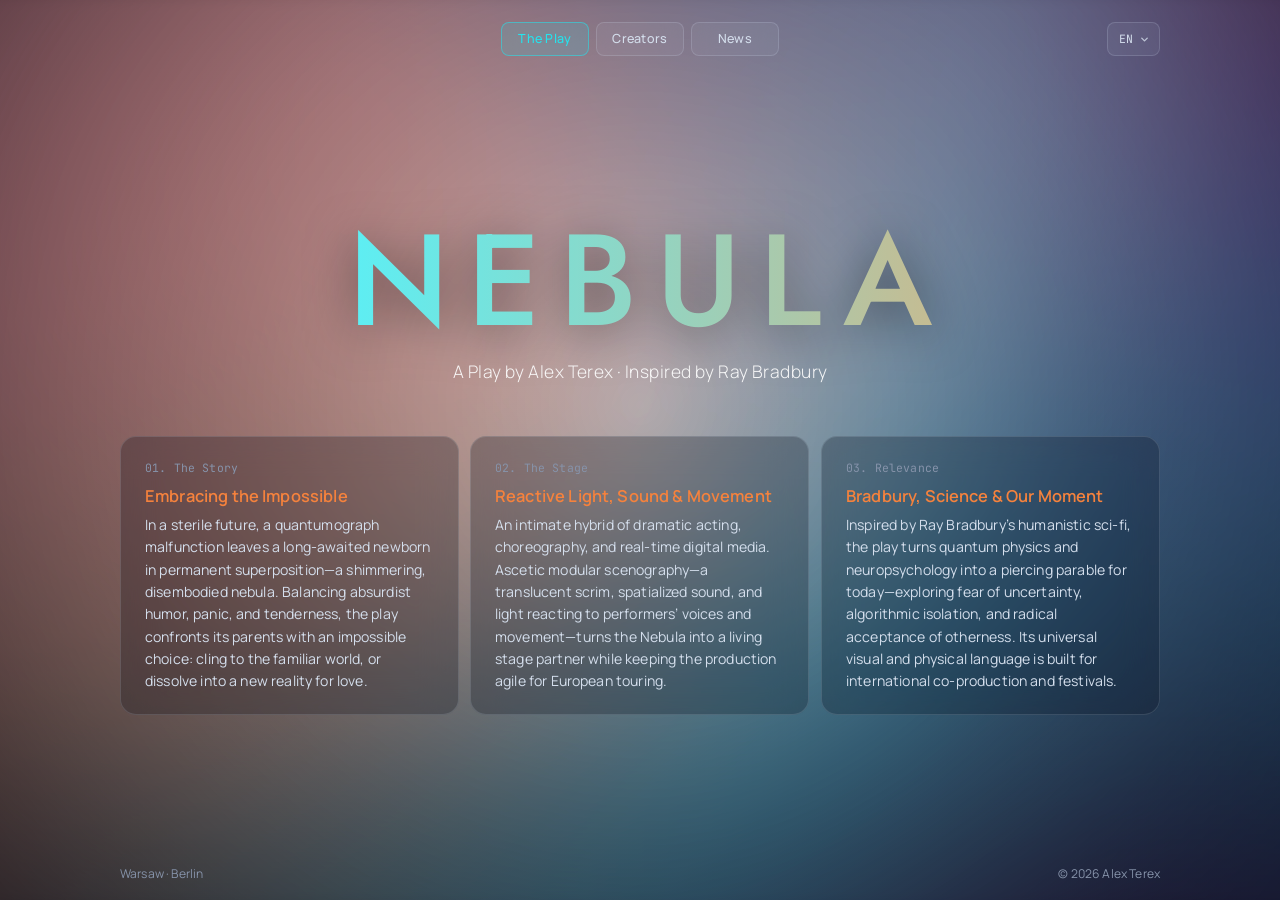
==== commit b260a6db: "Update site files via Control Panel (1 changes)" ====
--- a/index.html
+++ b/index.html
@@ -25,8 +25,8 @@
   <meta name="referrer" content="strict-origin-when-cross-origin">
   <meta http-equiv="Content-Security-Policy" content="default-src 'self'; script-src 'self'; style-src 'self'; font-src 'self'; img-src 'self' https: data: blob:; media-src 'self' https: blob:; frame-src https://www.youtube.com https://www.youtube-nocookie.com https://player.vimeo.com; connect-src 'self'; base-uri 'self'; object-src 'none'; form-action 'none';">
 
-  <link rel="stylesheet" href="css/style.css?v=1795860538549">
-  <script src="js/boot.js?v=1795860538549"></script>
+  <link rel="stylesheet" href="css/style.css?v=1795860677396">
+  <script src="js/boot.js?v=1795860677396"></script>
 <script src="/_aistudio-iframe.js?v=29045eb3"></script></head>
 <body>
   <div class="nebula-fallback" aria-hidden="true"></div>
@@ -105,7 +105,7 @@
 
   <div id="site-toast" class="site-toast" role="status" aria-live="polite"></div>
 
-  <script src="js/nebula.js?v=1795860538549" defer></script>
-  <script src="js/app.js?v=1795860538549" defer></script>
+  <script src="js/nebula.js?v=1795860677396" defer></script>
+  <script src="js/app.js?v=1795860677396" defer></script>
 </body>
 </html>
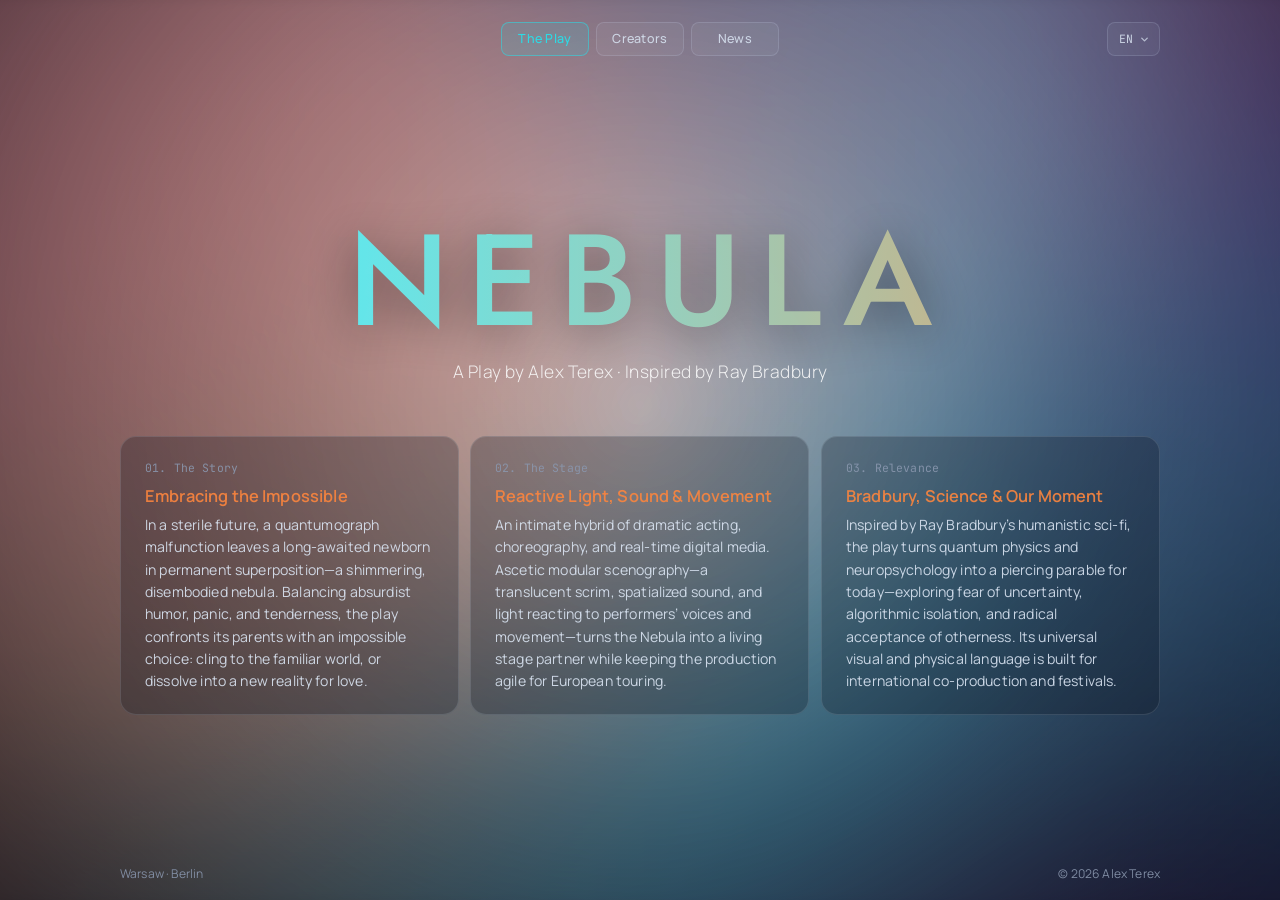
==== commit 9b4474c4: "Update site files via Control Panel (2 changes)" ====
--- a/index.html
+++ b/index.html
@@ -25,8 +25,8 @@
   <meta name="referrer" content="strict-origin-when-cross-origin">
   <meta http-equiv="Content-Security-Policy" content="default-src 'self'; script-src 'self'; style-src 'self'; font-src 'self'; img-src 'self' https: data: blob:; media-src 'self' https: blob:; frame-src https://www.youtube.com https://www.youtube-nocookie.com https://player.vimeo.com; connect-src 'self'; base-uri 'self'; object-src 'none'; form-action 'none';">
 
-  <link rel="stylesheet" href="css/style.css?v=1795860677396">
-  <script src="js/boot.js?v=1795860677396"></script>
+  <link rel="stylesheet" href="css/style.css?v=1795860903589">
+  <script src="js/boot.js?v=1795860903589"></script>
 <script src="/_aistudio-iframe.js?v=29045eb3"></script></head>
 <body>
   <div class="nebula-fallback" aria-hidden="true"></div>
@@ -105,7 +105,7 @@
 
   <div id="site-toast" class="site-toast" role="status" aria-live="polite"></div>
 
-  <script src="js/nebula.js?v=1795860677396" defer></script>
-  <script src="js/app.js?v=1795860677396" defer></script>
+  <script src="js/nebula.js?v=1795860903589" defer></script>
+  <script src="js/app.js?v=1795860903589" defer></script>
 </body>
 </html>
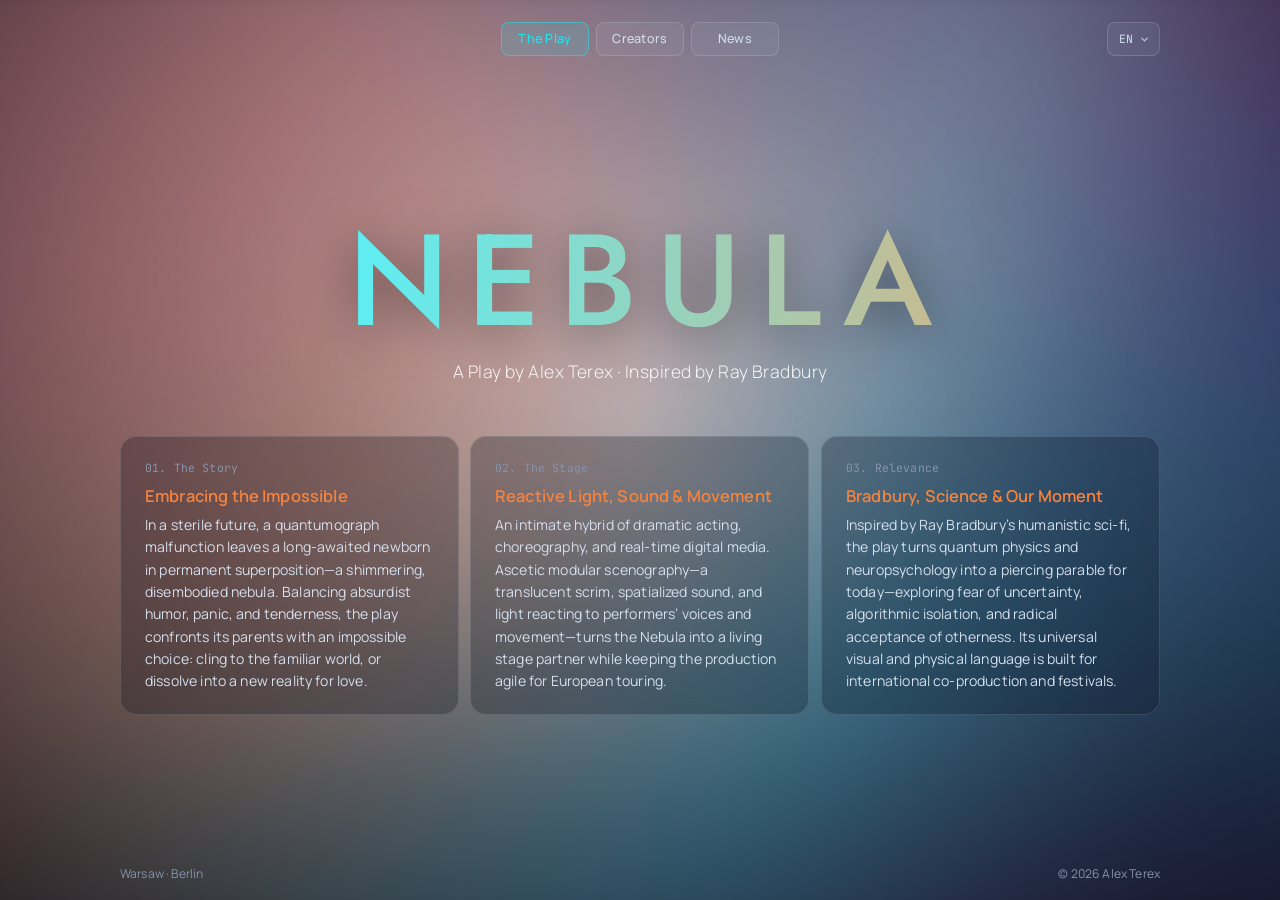
==== commit 92f66786: "Update site files via Control Panel (5 changes)" ====
--- a/index.html
+++ b/index.html
@@ -23,10 +23,11 @@
   <meta name="twitter:image" content="https://nebula-play.github.io/assets/images/og-cover.png?v=6">
   <meta name="color-scheme" content="dark">
   <meta name="referrer" content="strict-origin-when-cross-origin">
-  <meta http-equiv="Content-Security-Policy" content="default-src 'self'; script-src 'self'; style-src 'self'; font-src 'self'; img-src 'self' https: data: blob:; media-src 'self' https: blob:; frame-src https://www.youtube.com https://www.youtube-nocookie.com https://player.vimeo.com; connect-src 'self'; base-uri 'self'; object-src 'none'; form-action 'none';">
+  <meta http-equiv="Content-Security-Policy" content="default-src 'self'; script-src 'self'; style-src 'self'; font-src 'self'; img-src 'self' https:; media-src 'self' https:; frame-src https://www.youtube.com https://www.youtube-nocookie.com https://player.vimeo.com; connect-src 'self'; base-uri 'self'; object-src 'none'; form-action 'none';">
 
-  <link rel="stylesheet" href="css/style.css?v=1795860903589">
-  <script src="js/boot.js?v=1795860903589"></script>
+  <link rel="preload" href="css/style.css?v=1795861760813" as="style">
+  <link rel="stylesheet" href="css/style.css?v=1795861760813">
+  <script src="js/boot.js?v=1795861760813"></script>
 <script src="/_aistudio-iframe.js?v=29045eb3"></script></head>
 <body>
   <div class="nebula-fallback" aria-hidden="true"></div>
@@ -105,7 +106,7 @@
 
   <div id="site-toast" class="site-toast" role="status" aria-live="polite"></div>
 
-  <script src="js/nebula.js?v=1795860903589" defer></script>
-  <script src="js/app.js?v=1795860903589" defer></script>
+  <script src="js/nebula.js?v=1795861760813" defer></script>
+  <script src="js/app.js?v=1795861760813" defer></script>
 </body>
 </html>
--- a/css/style.css
+++ b/css/style.css
@@ -275,6 +275,7 @@
   inset: 0;
   z-index: 0;
   pointer-events: none;
+  contain: strict;
   background:
     radial-gradient(circle at 24% 34%, rgba(244, 104, 37, 0.32) 0%, transparent 48%),
     radial-gradient(circle at 76% 38%, rgba(34, 230, 240, 0.3) 0%, transparent 50%),
@@ -292,6 +293,8 @@
   z-index: 1;
   pointer-events: none;
   display: block;
+  contain: strict;
+  will-change: transform;
   filter: blur(14px) saturate(1.24);
   transform: scale(1.06);
   transform-origin: center;
@@ -302,6 +305,7 @@
   inset: 0;
   z-index: 3;
   pointer-events: none;
+  contain: strict;
   background: radial-gradient(circle at 50% 45%, rgba(4, 5, 10, 0.1) 0%, rgba(4, 5, 10, 0.5) 100%);
 }
 
--- a/css/style.css
+++ b/css/style.css
@@ -275,6 +275,7 @@
   inset: 0;
   z-index: 0;
   pointer-events: none;
+  contain: strict;
   background:
     radial-gradient(circle at 24% 34%, rgba(244, 104, 37, 0.32) 0%, transparent 48%),
     radial-gradient(circle at 76% 38%, rgba(34, 230, 240, 0.3) 0%, transparent 50%),
@@ -292,6 +293,8 @@
   z-index: 1;
   pointer-events: none;
   display: block;
+  contain: strict;
+  will-change: transform;
   filter: blur(14px) saturate(1.24);
   transform: scale(1.06);
   transform-origin: center;
@@ -302,6 +305,7 @@
   inset: 0;
   z-index: 3;
   pointer-events: none;
+  contain: strict;
   background: radial-gradient(circle at 50% 45%, rgba(4, 5, 10, 0.1) 0%, rgba(4, 5, 10, 0.5) 100%);
 }
 
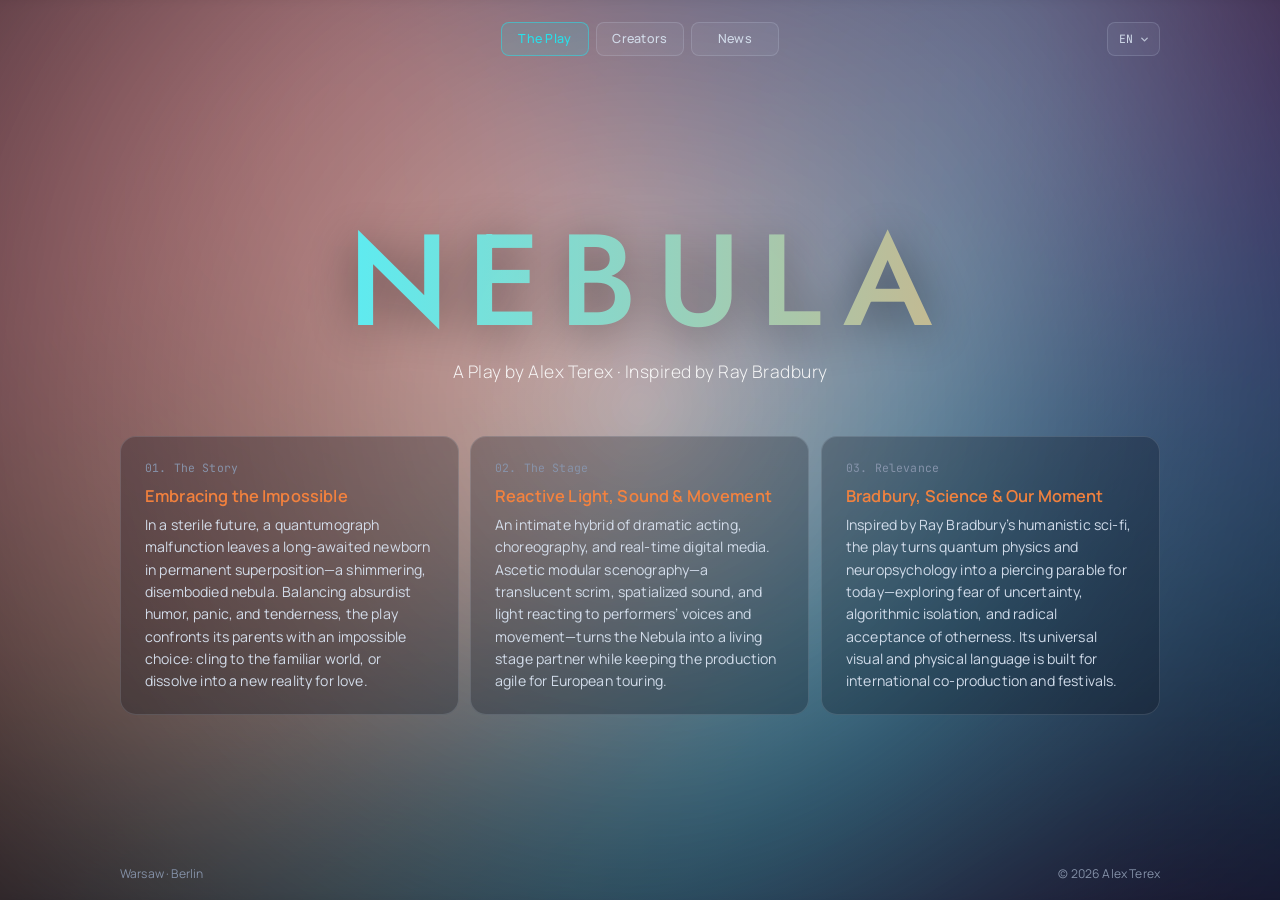
==== commit 6ceeab58: "Update site files via Control Panel (3 changes)" ====
--- a/index.html
+++ b/index.html
@@ -25,9 +25,9 @@
   <meta name="referrer" content="strict-origin-when-cross-origin">
   <meta http-equiv="Content-Security-Policy" content="default-src 'self'; script-src 'self'; style-src 'self'; font-src 'self'; img-src 'self' https:; media-src 'self' https:; frame-src https://www.youtube.com https://www.youtube-nocookie.com https://player.vimeo.com; connect-src 'self'; base-uri 'self'; object-src 'none'; form-action 'none';">
 
-  <link rel="preload" href="css/style.css?v=1795861760813" as="style">
-  <link rel="stylesheet" href="css/style.css?v=1795861760813">
-  <script src="js/boot.js?v=1795861760813"></script>
+  <link rel="preload" href="css/style.css?v=1795863864495" as="style">
+  <link rel="stylesheet" href="css/style.css?v=1795863864495">
+  <script src="js/boot.js?v=1795863864495"></script>
 <script src="/_aistudio-iframe.js?v=29045eb3"></script></head>
 <body>
   <div class="nebula-fallback" aria-hidden="true"></div>
@@ -106,7 +106,7 @@
 
   <div id="site-toast" class="site-toast" role="status" aria-live="polite"></div>
 
-  <script src="js/nebula.js?v=1795861760813" defer></script>
-  <script src="js/app.js?v=1795861760813" defer></script>
+  <script src="js/nebula.js?v=1795863864495" defer></script>
+  <script src="js/app.js?v=1795863864495" defer></script>
 </body>
 </html>
--- a/css/style.css
+++ b/css/style.css
@@ -3,7 +3,7 @@
   font-family: "Jost";
   font-style: normal;
   font-weight: 500;
-  font-display: block;
+  font-display: swap;
   src: url("../assets/fonts/jost-cyrillic-500-normal.woff2") format("woff2");
   unicode-range: U+0301,U+0400-045F,U+0490-0491,U+04B0-04B1,U+2116;
 }
@@ -11,7 +11,7 @@
   font-family: "Jost";
   font-style: normal;
   font-weight: 500;
-  font-display: block;
+  font-display: swap;
   src: url("../assets/fonts/jost-latin-ext-500-normal.woff2") format("woff2");
   unicode-range: U+0100-02BA,U+02BD-02C5,U+02C7-02CC,U+02CE-02D7,U+02DD-02FF,U+0304,U+0308,U+0329,U+1D00-1DBF,U+1E00-1E9F,U+1EF2-1EFF,U+2020,U+20A0-20AB,U+20AD-20C0,U+2113,U+2C60-2C7F,U+A720-A7FF;
 }
@@ -19,7 +19,7 @@
   font-family: "Jost";
   font-style: normal;
   font-weight: 500;
-  font-display: block;
+  font-display: swap;
   src: url("../assets/fonts/jost-latin-500-normal.woff2") format("woff2");
   unicode-range: U+0000-00FF,U+0131,U+0152-0153,U+02BB-02BC,U+02C6,U+02DA,U+02DC,U+0304,U+0308,U+0329,U+2000-206F,U+20AC,U+2122,U+2191,U+2193,U+2212,U+2215,U+FEFF,U+FFFD;
 }
@@ -27,7 +27,7 @@
   font-family: "Jost";
   font-style: normal;
   font-weight: 600;
-  font-display: block;
+  font-display: swap;
   src: url("../assets/fonts/jost-cyrillic-600-normal.woff2") format("woff2");
   unicode-range: U+0301,U+0400-045F,U+0490-0491,U+04B0-04B1,U+2116;
 }
@@ -35,7 +35,7 @@
   font-family: "Jost";
   font-style: normal;
   font-weight: 600;
-  font-display: block;
+  font-display: swap;
   src: url("../assets/fonts/jost-latin-ext-600-normal.woff2") format("woff2");
   unicode-range: U+0100-02BA,U+02BD-02C5,U+02C7-02CC,U+02CE-02D7,U+02DD-02FF,U+0304,U+0308,U+0329,U+1D00-1DBF,U+1E00-1E9F,U+1EF2-1EFF,U+2020,U+20A0-20AB,U+20AD-20C0,U+2113,U+2C60-2C7F,U+A720-A7FF;
 }
@@ -43,7 +43,7 @@
   font-family: "Jost";
   font-style: normal;
   font-weight: 600;
-  font-display: block;
+  font-display: swap;
   src: url("../assets/fonts/jost-latin-600-normal.woff2") format("woff2");
   unicode-range: U+0000-00FF,U+0131,U+0152-0153,U+02BB-02BC,U+02C6,U+02DA,U+02DC,U+0304,U+0308,U+0329,U+2000-206F,U+20AC,U+2122,U+2191,U+2193,U+2212,U+2215,U+FEFF,U+FFFD;
 }
@@ -52,7 +52,7 @@
   font-family: "Manrope";
   font-style: normal;
   font-weight: 300;
-  font-display: block;
+  font-display: swap;
   src: url("../assets/fonts/manrope-cyrillic-300-normal.woff2") format("woff2");
   unicode-range: U+0301,U+0400-045F,U+0490-0491,U+04B0-04B1,U+2116;
 }
@@ -60,7 +60,7 @@
   font-family: "Manrope";
   font-style: normal;
   font-weight: 300;
-  font-display: block;
+  font-display: swap;
   src: url("../assets/fonts/manrope-latin-ext-300-normal.woff2") format("woff2");
   unicode-range: U+0100-02BA,U+02BD-02C5,U+02C7-02CC,U+02CE-02D7,U+02DD-02FF,U+0304,U+0308,U+0329,U+1D00-1DBF,U+1E00-1E9F,U+1EF2-1EFF,U+2020,U+20A0-20AB,U+20AD-20C0,U+2113,U+2C60-2C7F,U+A720-A7FF;
 }
@@ -68,7 +68,7 @@
   font-family: "Manrope";
   font-style: normal;
   font-weight: 300;
-  font-display: block;
+  font-display: swap;
   src: url("../assets/fonts/manrope-latin-300-normal.woff2") format("woff2");
   unicode-range: U+0000-00FF,U+0131,U+0152-0153,U+02BB-02BC,U+02C6,U+02DA,U+02DC,U+0304,U+0308,U+0329,U+2000-206F,U+20AC,U+2122,U+2191,U+2193,U+2212,U+2215,U+FEFF,U+FFFD;
 }
@@ -76,7 +76,7 @@
   font-family: "Manrope";
   font-style: normal;
   font-weight: 400;
-  font-display: block;
+  font-display: swap;
   src: url("../assets/fonts/manrope-cyrillic-400-normal.woff2") format("woff2");
   unicode-range: U+0301,U+0400-045F,U+0490-0491,U+04B0-04B1,U+2116;
 }
@@ -84,7 +84,7 @@
   font-family: "Manrope";
   font-style: normal;
   font-weight: 400;
-  font-display: block;
+  font-display: swap;
   src: url("../assets/fonts/manrope-latin-ext-400-normal.woff2") format("woff2");
   unicode-range: U+0100-02BA,U+02BD-02C5,U+02C7-02CC,U+02CE-02D7,U+02DD-02FF,U+0304,U+0308,U+0329,U+1D00-1DBF,U+1E00-1E9F,U+1EF2-1EFF,U+2020,U+20A0-20AB,U+20AD-20C0,U+2113,U+2C60-2C7F,U+A720-A7FF;
 }
@@ -92,7 +92,7 @@
   font-family: "Manrope";
   font-style: normal;
   font-weight: 400;
-  font-display: block;
+  font-display: swap;
   src: url("../assets/fonts/manrope-latin-400-normal.woff2") format("woff2");
   unicode-range: U+0000-00FF,U+0131,U+0152-0153,U+02BB-02BC,U+02C6,U+02DA,U+02DC,U+0304,U+0308,U+0329,U+2000-206F,U+20AC,U+2122,U+2191,U+2193,U+2212,U+2215,U+FEFF,U+FFFD;
 }
@@ -100,7 +100,7 @@
   font-family: "Manrope";
   font-style: normal;
   font-weight: 500;
-  font-display: block;
+  font-display: swap;
   src: url("../assets/fonts/manrope-cyrillic-500-normal.woff2") format("woff2");
   unicode-range: U+0301,U+0400-045F,U+0490-0491,U+04B0-04B1,U+2116;
 }
@@ -108,7 +108,7 @@
   font-family: "Manrope";
   font-style: normal;
   font-weight: 500;
-  font-display: block;
+  font-display: swap;
   src: url("../assets/fonts/manrope-latin-ext-500-normal.woff2") format("woff2");
   unicode-range: U+0100-02BA,U+02BD-02C5,U+02C7-02CC,U+02CE-02D7,U+02DD-02FF,U+0304,U+0308,U+0329,U+1D00-1DBF,U+1E00-1E9F,U+1EF2-1EFF,U+2020,U+20A0-20AB,U+20AD-20C0,U+2113,U+2C60-2C7F,U+A720-A7FF;
 }
@@ -116,7 +116,7 @@
   font-family: "Manrope";
   font-style: normal;
   font-weight: 500;
-  font-display: block;
+  font-display: swap;
   src: url("../assets/fonts/manrope-latin-500-normal.woff2") format("woff2");
   unicode-range: U+0000-00FF,U+0131,U+0152-0153,U+02BB-02BC,U+02C6,U+02DA,U+02DC,U+0304,U+0308,U+0329,U+2000-206F,U+20AC,U+2122,U+2191,U+2193,U+2212,U+2215,U+FEFF,U+FFFD;
 }
@@ -124,7 +124,7 @@
   font-family: "Manrope";
   font-style: normal;
   font-weight: 600;
-  font-display: block;
+  font-display: swap;
   src: url("../assets/fonts/manrope-cyrillic-600-normal.woff2") format("woff2");
   unicode-range: U+0301,U+0400-045F,U+0490-0491,U+04B0-04B1,U+2116;
 }
@@ -132,7 +132,7 @@
   font-family: "Manrope";
   font-style: normal;
   font-weight: 600;
-  font-display: block;
+  font-display: swap;
   src: url("../assets/fonts/manrope-latin-ext-600-normal.woff2") format("woff2");
   unicode-range: U+0100-02BA,U+02BD-02C5,U+02C7-02CC,U+02CE-02D7,U+02DD-02FF,U+0304,U+0308,U+0329,U+1D00-1DBF,U+1E00-1E9F,U+1EF2-1EFF,U+2020,U+20A0-20AB,U+20AD-20C0,U+2113,U+2C60-2C7F,U+A720-A7FF;
 }
@@ -140,7 +140,7 @@
   font-family: "Manrope";
   font-style: normal;
   font-weight: 600;
-  font-display: block;
+  font-display: swap;
   src: url("../assets/fonts/manrope-latin-600-normal.woff2") format("woff2");
   unicode-range: U+0000-00FF,U+0131,U+0152-0153,U+02BB-02BC,U+02C6,U+02DA,U+02DC,U+0304,U+0308,U+0329,U+2000-206F,U+20AC,U+2122,U+2191,U+2193,U+2212,U+2215,U+FEFF,U+FFFD;
 }
@@ -149,7 +149,7 @@
   font-family: "JetBrains Mono";
   font-style: normal;
   font-weight: 400;
-  font-display: block;
+  font-display: swap;
   src: url("../assets/fonts/jetbrains-mono-cyrillic-400-normal.woff2") format("woff2");
   unicode-range: U+0301,U+0400-045F,U+0490-0491,U+04B0-04B1,U+2116;
 }
@@ -157,7 +157,7 @@
   font-family: "JetBrains Mono";
   font-style: normal;
   font-weight: 400;
-  font-display: block;
+  font-display: swap;
   src: url("../assets/fonts/jetbrains-mono-latin-ext-400-normal.woff2") format("woff2");
   unicode-range: U+0100-02BA,U+02BD-02C5,U+02C7-02CC,U+02CE-02D7,U+02DD-02FF,U+0304,U+0308,U+0329,U+1D00-1DBF,U+1E00-1E9F,U+1EF2-1EFF,U+2020,U+20A0-20AB,U+20AD-20C0,U+2113,U+2C60-2C7F,U+A720-A7FF;
 }
@@ -165,7 +165,7 @@
   font-family: "JetBrains Mono";
   font-style: normal;
   font-weight: 400;
-  font-display: block;
+  font-display: swap;
   src: url("../assets/fonts/jetbrains-mono-latin-400-normal.woff2") format("woff2");
   unicode-range: U+0000-00FF,U+0131,U+0152-0153,U+02BB-02BC,U+02C6,U+02DA,U+02DC,U+0304,U+0308,U+0329,U+2000-206F,U+20AC,U+2122,U+2191,U+2193,U+2212,U+2215,U+FEFF,U+FFFD;
 }
@@ -173,7 +173,7 @@
   font-family: "JetBrains Mono";
   font-style: normal;
   font-weight: 500;
-  font-display: block;
+  font-display: swap;
   src: url("../assets/fonts/jetbrains-mono-cyrillic-500-normal.woff2") format("woff2");
   unicode-range: U+0301,U+0400-045F,U+0490-0491,U+04B0-04B1,U+2116;
 }
@@ -181,7 +181,7 @@
   font-family: "JetBrains Mono";
   font-style: normal;
   font-weight: 500;
-  font-display: block;
+  font-display: swap;
   src: url("../assets/fonts/jetbrains-mono-latin-ext-500-normal.woff2") format("woff2");
   unicode-range: U+0100-02BA,U+02BD-02C5,U+02C7-02CC,U+02CE-02D7,U+02DD-02FF,U+0304,U+0308,U+0329,U+1D00-1DBF,U+1E00-1E9F,U+1EF2-1EFF,U+2020,U+20A0-20AB,U+20AD-20C0,U+2113,U+2C60-2C7F,U+A720-A7FF;
 }
@@ -189,7 +189,7 @@
   font-family: "JetBrains Mono";
   font-style: normal;
   font-weight: 500;
-  font-display: block;
+  font-display: swap;
   src: url("../assets/fonts/jetbrains-mono-latin-500-normal.woff2") format("woff2");
   unicode-range: U+0000-00FF,U+0131,U+0152-0153,U+02BB-02BC,U+02C6,U+02DA,U+02DC,U+0304,U+0308,U+0329,U+2000-206F,U+20AC,U+2122,U+2191,U+2193,U+2212,U+2215,U+FEFF,U+FFFD;
 }
@@ -514,7 +514,7 @@
 }
 
 .stage-panel.is-entering {
-  animation: panelReveal 220ms var(--ease-out) both;
+  animation: panelReveal 180ms var(--ease-out) both;
 }
 
 .stage-panel[hidden] {
@@ -524,11 +524,9 @@
 @keyframes panelReveal {
   from {
     opacity: 0;
-    transform: translateY(6px);
   }
   to {
     opacity: 1;
-    transform: translateY(0);
   }
 }
 
@@ -849,7 +847,7 @@
 .showing-when {
   display: flex;
   flex-wrap: wrap;
-  align-items: baseline;
+  align-items: center;
   justify-content: space-between;
   gap: 4px 10px;
 }
@@ -858,6 +856,7 @@
   font-family: var(--font-mono);
   font-size: 0.8rem;
   font-weight: 500;
+  line-height: 1.35;
   font-variant-numeric: tabular-nums;
   color: var(--text-primary);
 }
@@ -865,6 +864,7 @@
 .showing-place {
   font-family: var(--font-mono);
   font-size: 0.76rem;
+  line-height: 1.35;
   color: var(--text-muted);
 }
 
--- a/css/style.css
+++ b/css/style.css
@@ -3,7 +3,7 @@
   font-family: "Jost";
   font-style: normal;
   font-weight: 500;
-  font-display: block;
+  font-display: swap;
   src: url("../assets/fonts/jost-cyrillic-500-normal.woff2") format("woff2");
   unicode-range: U+0301,U+0400-045F,U+0490-0491,U+04B0-04B1,U+2116;
 }
@@ -11,7 +11,7 @@
   font-family: "Jost";
   font-style: normal;
   font-weight: 500;
-  font-display: block;
+  font-display: swap;
   src: url("../assets/fonts/jost-latin-ext-500-normal.woff2") format("woff2");
   unicode-range: U+0100-02BA,U+02BD-02C5,U+02C7-02CC,U+02CE-02D7,U+02DD-02FF,U+0304,U+0308,U+0329,U+1D00-1DBF,U+1E00-1E9F,U+1EF2-1EFF,U+2020,U+20A0-20AB,U+20AD-20C0,U+2113,U+2C60-2C7F,U+A720-A7FF;
 }
@@ -19,7 +19,7 @@
   font-family: "Jost";
   font-style: normal;
   font-weight: 500;
-  font-display: block;
+  font-display: swap;
   src: url("../assets/fonts/jost-latin-500-normal.woff2") format("woff2");
   unicode-range: U+0000-00FF,U+0131,U+0152-0153,U+02BB-02BC,U+02C6,U+02DA,U+02DC,U+0304,U+0308,U+0329,U+2000-206F,U+20AC,U+2122,U+2191,U+2193,U+2212,U+2215,U+FEFF,U+FFFD;
 }
@@ -27,7 +27,7 @@
   font-family: "Jost";
   font-style: normal;
   font-weight: 600;
-  font-display: block;
+  font-display: swap;
   src: url("../assets/fonts/jost-cyrillic-600-normal.woff2") format("woff2");
   unicode-range: U+0301,U+0400-045F,U+0490-0491,U+04B0-04B1,U+2116;
 }
@@ -35,7 +35,7 @@
   font-family: "Jost";
   font-style: normal;
   font-weight: 600;
-  font-display: block;
+  font-display: swap;
   src: url("../assets/fonts/jost-latin-ext-600-normal.woff2") format("woff2");
   unicode-range: U+0100-02BA,U+02BD-02C5,U+02C7-02CC,U+02CE-02D7,U+02DD-02FF,U+0304,U+0308,U+0329,U+1D00-1DBF,U+1E00-1E9F,U+1EF2-1EFF,U+2020,U+20A0-20AB,U+20AD-20C0,U+2113,U+2C60-2C7F,U+A720-A7FF;
 }
@@ -43,7 +43,7 @@
   font-family: "Jost";
   font-style: normal;
   font-weight: 600;
-  font-display: block;
+  font-display: swap;
   src: url("../assets/fonts/jost-latin-600-normal.woff2") format("woff2");
   unicode-range: U+0000-00FF,U+0131,U+0152-0153,U+02BB-02BC,U+02C6,U+02DA,U+02DC,U+0304,U+0308,U+0329,U+2000-206F,U+20AC,U+2122,U+2191,U+2193,U+2212,U+2215,U+FEFF,U+FFFD;
 }
@@ -52,7 +52,7 @@
   font-family: "Manrope";
   font-style: normal;
   font-weight: 300;
-  font-display: block;
+  font-display: swap;
   src: url("../assets/fonts/manrope-cyrillic-300-normal.woff2") format("woff2");
   unicode-range: U+0301,U+0400-045F,U+0490-0491,U+04B0-04B1,U+2116;
 }
@@ -60,7 +60,7 @@
   font-family: "Manrope";
   font-style: normal;
   font-weight: 300;
-  font-display: block;
+  font-display: swap;
   src: url("../assets/fonts/manrope-latin-ext-300-normal.woff2") format("woff2");
   unicode-range: U+0100-02BA,U+02BD-02C5,U+02C7-02CC,U+02CE-02D7,U+02DD-02FF,U+0304,U+0308,U+0329,U+1D00-1DBF,U+1E00-1E9F,U+1EF2-1EFF,U+2020,U+20A0-20AB,U+20AD-20C0,U+2113,U+2C60-2C7F,U+A720-A7FF;
 }
@@ -68,7 +68,7 @@
   font-family: "Manrope";
   font-style: normal;
   font-weight: 300;
-  font-display: block;
+  font-display: swap;
   src: url("../assets/fonts/manrope-latin-300-normal.woff2") format("woff2");
   unicode-range: U+0000-00FF,U+0131,U+0152-0153,U+02BB-02BC,U+02C6,U+02DA,U+02DC,U+0304,U+0308,U+0329,U+2000-206F,U+20AC,U+2122,U+2191,U+2193,U+2212,U+2215,U+FEFF,U+FFFD;
 }
@@ -76,7 +76,7 @@
   font-family: "Manrope";
   font-style: normal;
   font-weight: 400;
-  font-display: block;
+  font-display: swap;
   src: url("../assets/fonts/manrope-cyrillic-400-normal.woff2") format("woff2");
   unicode-range: U+0301,U+0400-045F,U+0490-0491,U+04B0-04B1,U+2116;
 }
@@ -84,7 +84,7 @@
   font-family: "Manrope";
   font-style: normal;
   font-weight: 400;
-  font-display: block;
+  font-display: swap;
   src: url("../assets/fonts/manrope-latin-ext-400-normal.woff2") format("woff2");
   unicode-range: U+0100-02BA,U+02BD-02C5,U+02C7-02CC,U+02CE-02D7,U+02DD-02FF,U+0304,U+0308,U+0329,U+1D00-1DBF,U+1E00-1E9F,U+1EF2-1EFF,U+2020,U+20A0-20AB,U+20AD-20C0,U+2113,U+2C60-2C7F,U+A720-A7FF;
 }
@@ -92,7 +92,7 @@
   font-family: "Manrope";
   font-style: normal;
   font-weight: 400;
-  font-display: block;
+  font-display: swap;
   src: url("../assets/fonts/manrope-latin-400-normal.woff2") format("woff2");
   unicode-range: U+0000-00FF,U+0131,U+0152-0153,U+02BB-02BC,U+02C6,U+02DA,U+02DC,U+0304,U+0308,U+0329,U+2000-206F,U+20AC,U+2122,U+2191,U+2193,U+2212,U+2215,U+FEFF,U+FFFD;
 }
@@ -100,7 +100,7 @@
   font-family: "Manrope";
   font-style: normal;
   font-weight: 500;
-  font-display: block;
+  font-display: swap;
   src: url("../assets/fonts/manrope-cyrillic-500-normal.woff2") format("woff2");
   unicode-range: U+0301,U+0400-045F,U+0490-0491,U+04B0-04B1,U+2116;
 }
@@ -108,7 +108,7 @@
   font-family: "Manrope";
   font-style: normal;
   font-weight: 500;
-  font-display: block;
+  font-display: swap;
   src: url("../assets/fonts/manrope-latin-ext-500-normal.woff2") format("woff2");
   unicode-range: U+0100-02BA,U+02BD-02C5,U+02C7-02CC,U+02CE-02D7,U+02DD-02FF,U+0304,U+0308,U+0329,U+1D00-1DBF,U+1E00-1E9F,U+1EF2-1EFF,U+2020,U+20A0-20AB,U+20AD-20C0,U+2113,U+2C60-2C7F,U+A720-A7FF;
 }
@@ -116,7 +116,7 @@
   font-family: "Manrope";
   font-style: normal;
   font-weight: 500;
-  font-display: block;
+  font-display: swap;
   src: url("../assets/fonts/manrope-latin-500-normal.woff2") format("woff2");
   unicode-range: U+0000-00FF,U+0131,U+0152-0153,U+02BB-02BC,U+02C6,U+02DA,U+02DC,U+0304,U+0308,U+0329,U+2000-206F,U+20AC,U+2122,U+2191,U+2193,U+2212,U+2215,U+FEFF,U+FFFD;
 }
@@ -124,7 +124,7 @@
   font-family: "Manrope";
   font-style: normal;
   font-weight: 600;
-  font-display: block;
+  font-display: swap;
   src: url("../assets/fonts/manrope-cyrillic-600-normal.woff2") format("woff2");
   unicode-range: U+0301,U+0400-045F,U+0490-0491,U+04B0-04B1,U+2116;
 }
@@ -132,7 +132,7 @@
   font-family: "Manrope";
   font-style: normal;
   font-weight: 600;
-  font-display: block;
+  font-display: swap;
   src: url("../assets/fonts/manrope-latin-ext-600-normal.woff2") format("woff2");
   unicode-range: U+0100-02BA,U+02BD-02C5,U+02C7-02CC,U+02CE-02D7,U+02DD-02FF,U+0304,U+0308,U+0329,U+1D00-1DBF,U+1E00-1E9F,U+1EF2-1EFF,U+2020,U+20A0-20AB,U+20AD-20C0,U+2113,U+2C60-2C7F,U+A720-A7FF;
 }
@@ -140,7 +140,7 @@
   font-family: "Manrope";
   font-style: normal;
   font-weight: 600;
-  font-display: block;
+  font-display: swap;
   src: url("../assets/fonts/manrope-latin-600-normal.woff2") format("woff2");
   unicode-range: U+0000-00FF,U+0131,U+0152-0153,U+02BB-02BC,U+02C6,U+02DA,U+02DC,U+0304,U+0308,U+0329,U+2000-206F,U+20AC,U+2122,U+2191,U+2193,U+2212,U+2215,U+FEFF,U+FFFD;
 }
@@ -149,7 +149,7 @@
   font-family: "JetBrains Mono";
   font-style: normal;
   font-weight: 400;
-  font-display: block;
+  font-display: swap;
   src: url("../assets/fonts/jetbrains-mono-cyrillic-400-normal.woff2") format("woff2");
   unicode-range: U+0301,U+0400-045F,U+0490-0491,U+04B0-04B1,U+2116;
 }
@@ -157,7 +157,7 @@
   font-family: "JetBrains Mono";
   font-style: normal;
   font-weight: 400;
-  font-display: block;
+  font-display: swap;
   src: url("../assets/fonts/jetbrains-mono-latin-ext-400-normal.woff2") format("woff2");
   unicode-range: U+0100-02BA,U+02BD-02C5,U+02C7-02CC,U+02CE-02D7,U+02DD-02FF,U+0304,U+0308,U+0329,U+1D00-1DBF,U+1E00-1E9F,U+1EF2-1EFF,U+2020,U+20A0-20AB,U+20AD-20C0,U+2113,U+2C60-2C7F,U+A720-A7FF;
 }
@@ -165,7 +165,7 @@
   font-family: "JetBrains Mono";
   font-style: normal;
   font-weight: 400;
-  font-display: block;
+  font-display: swap;
   src: url("../assets/fonts/jetbrains-mono-latin-400-normal.woff2") format("woff2");
   unicode-range: U+0000-00FF,U+0131,U+0152-0153,U+02BB-02BC,U+02C6,U+02DA,U+02DC,U+0304,U+0308,U+0329,U+2000-206F,U+20AC,U+2122,U+2191,U+2193,U+2212,U+2215,U+FEFF,U+FFFD;
 }
@@ -173,7 +173,7 @@
   font-family: "JetBrains Mono";
   font-style: normal;
   font-weight: 500;
-  font-display: block;
+  font-display: swap;
   src: url("../assets/fonts/jetbrains-mono-cyrillic-500-normal.woff2") format("woff2");
   unicode-range: U+0301,U+0400-045F,U+0490-0491,U+04B0-04B1,U+2116;
 }
@@ -181,7 +181,7 @@
   font-family: "JetBrains Mono";
   font-style: normal;
   font-weight: 500;
-  font-display: block;
+  font-display: swap;
   src: url("../assets/fonts/jetbrains-mono-latin-ext-500-normal.woff2") format("woff2");
   unicode-range: U+0100-02BA,U+02BD-02C5,U+02C7-02CC,U+02CE-02D7,U+02DD-02FF,U+0304,U+0308,U+0329,U+1D00-1DBF,U+1E00-1E9F,U+1EF2-1EFF,U+2020,U+20A0-20AB,U+20AD-20C0,U+2113,U+2C60-2C7F,U+A720-A7FF;
 }
@@ -189,7 +189,7 @@
   font-family: "JetBrains Mono";
   font-style: normal;
   font-weight: 500;
-  font-display: block;
+  font-display: swap;
   src: url("../assets/fonts/jetbrains-mono-latin-500-normal.woff2") format("woff2");
   unicode-range: U+0000-00FF,U+0131,U+0152-0153,U+02BB-02BC,U+02C6,U+02DA,U+02DC,U+0304,U+0308,U+0329,U+2000-206F,U+20AC,U+2122,U+2191,U+2193,U+2212,U+2215,U+FEFF,U+FFFD;
 }
@@ -514,7 +514,7 @@
 }
 
 .stage-panel.is-entering {
-  animation: panelReveal 220ms var(--ease-out) both;
+  animation: panelReveal 180ms var(--ease-out) both;
 }
 
 .stage-panel[hidden] {
@@ -524,11 +524,9 @@
 @keyframes panelReveal {
   from {
     opacity: 0;
-    transform: translateY(6px);
   }
   to {
     opacity: 1;
-    transform: translateY(0);
   }
 }
 
@@ -849,7 +847,7 @@
 .showing-when {
   display: flex;
   flex-wrap: wrap;
-  align-items: baseline;
+  align-items: center;
   justify-content: space-between;
   gap: 4px 10px;
 }
@@ -858,6 +856,7 @@
   font-family: var(--font-mono);
   font-size: 0.8rem;
   font-weight: 500;
+  line-height: 1.35;
   font-variant-numeric: tabular-nums;
   color: var(--text-primary);
 }
@@ -865,6 +864,7 @@
 .showing-place {
   font-family: var(--font-mono);
   font-size: 0.76rem;
+  line-height: 1.35;
   color: var(--text-muted);
 }
 
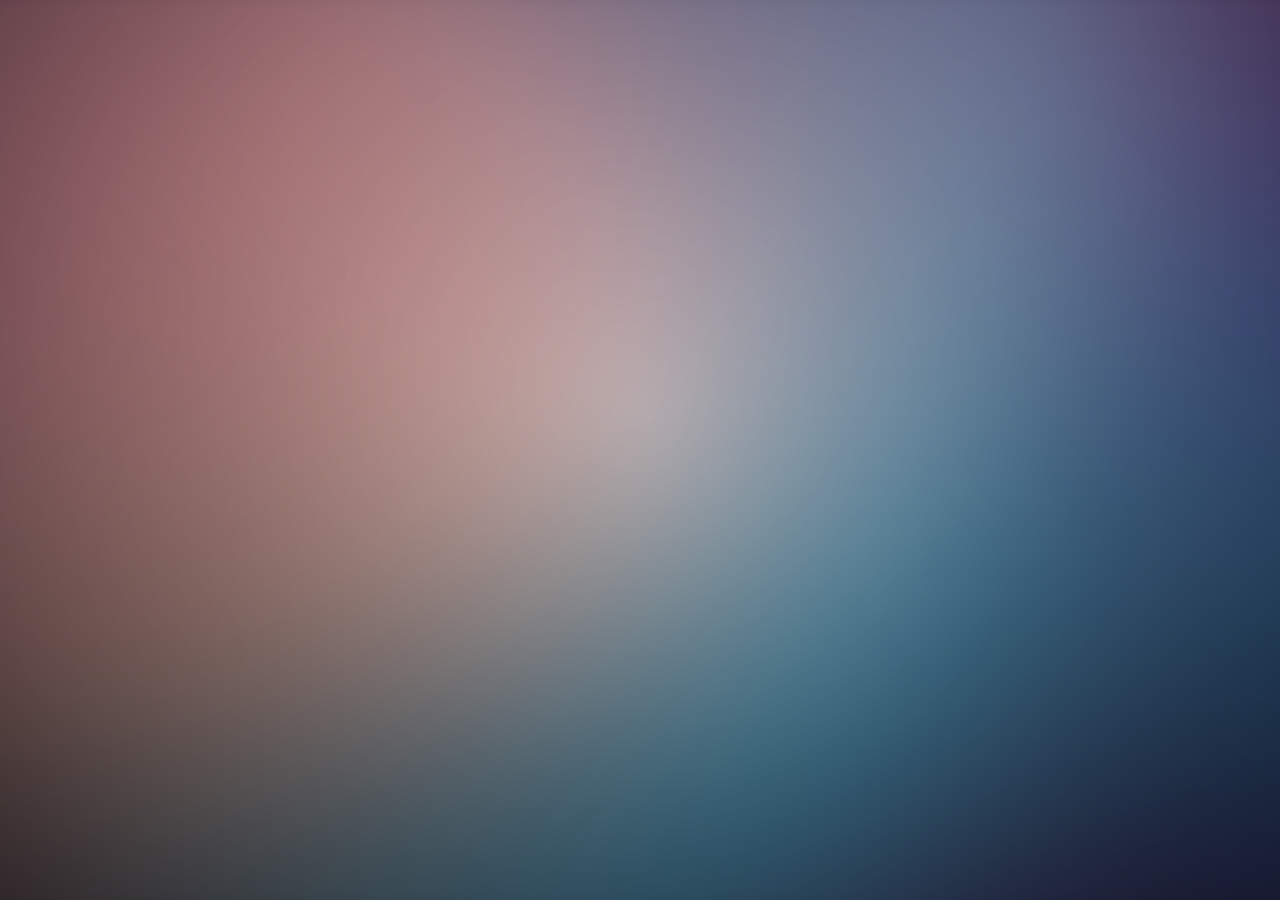
==== commit 461f67c2: "Update site files via Control Panel (2 changes)" ====
--- a/index.html
+++ b/index.html
@@ -25,9 +25,9 @@
   <meta name="referrer" content="strict-origin-when-cross-origin">
   <meta http-equiv="Content-Security-Policy" content="default-src 'self'; script-src 'self'; style-src 'self'; font-src 'self'; img-src 'self' https:; media-src 'self' https:; frame-src https://www.youtube.com https://www.youtube-nocookie.com https://player.vimeo.com; connect-src 'self'; base-uri 'self'; object-src 'none'; form-action 'none';">
 
-  <link rel="preload" href="css/style.css?v=1795863864495" as="style">
-  <link rel="stylesheet" href="css/style.css?v=1795863864495">
-  <script src="js/boot.js?v=1795863864495"></script>
+  <link rel="preload" href="css/style.css?v=1795872600851" as="style">
+  <link rel="stylesheet" href="css/style.css?v=1795872600851">
+  <script src="js/boot.js?v=1795872600851"></script>
 <script src="/_aistudio-iframe.js?v=29045eb3"></script></head>
 <body>
   <div class="nebula-fallback" aria-hidden="true"></div>
@@ -106,7 +106,7 @@
 
   <div id="site-toast" class="site-toast" role="status" aria-live="polite"></div>
 
-  <script src="js/nebula.js?v=1795863864495" defer></script>
-  <script src="js/app.js?v=1795863864495" defer></script>
+  <script src="js/nebula.js?v=1795872600851" defer></script>
+  <script src="js/app.js?v=1795872600851" defer></script>
 </body>
 </html>
--- a/css/style.css
+++ b/css/style.css
@@ -611,14 +611,14 @@
 }
 
 .hero-subtitle {
-  margin: 14px 0 0;
+  margin: 16px 0 0;
   max-width: 100%;
-  font-size: clamp(0.94rem, 3.8vw, 1.12rem);
+  font-size: clamp(1.22rem, 4.95vw, 1.46rem);
   font-weight: 300;
-  line-height: 1.44;
+  line-height: 1.38;
   color: rgba(255, 255, 255, 0.92);
-  letter-spacing: 0.025em;
-  padding-left: 0.025em;
+  letter-spacing: 0.02em;
+  padding-left: 0.02em;
   text-wrap: balance;
 }
 
--- a/css/style.css
+++ b/css/style.css
@@ -611,14 +611,14 @@
 }
 
 .hero-subtitle {
-  margin: 14px 0 0;
+  margin: 16px 0 0;
   max-width: 100%;
-  font-size: clamp(0.94rem, 3.8vw, 1.12rem);
+  font-size: clamp(1.22rem, 4.95vw, 1.46rem);
   font-weight: 300;
-  line-height: 1.44;
+  line-height: 1.38;
   color: rgba(255, 255, 255, 0.92);
-  letter-spacing: 0.025em;
-  padding-left: 0.025em;
+  letter-spacing: 0.02em;
+  padding-left: 0.02em;
   text-wrap: balance;
 }
 
